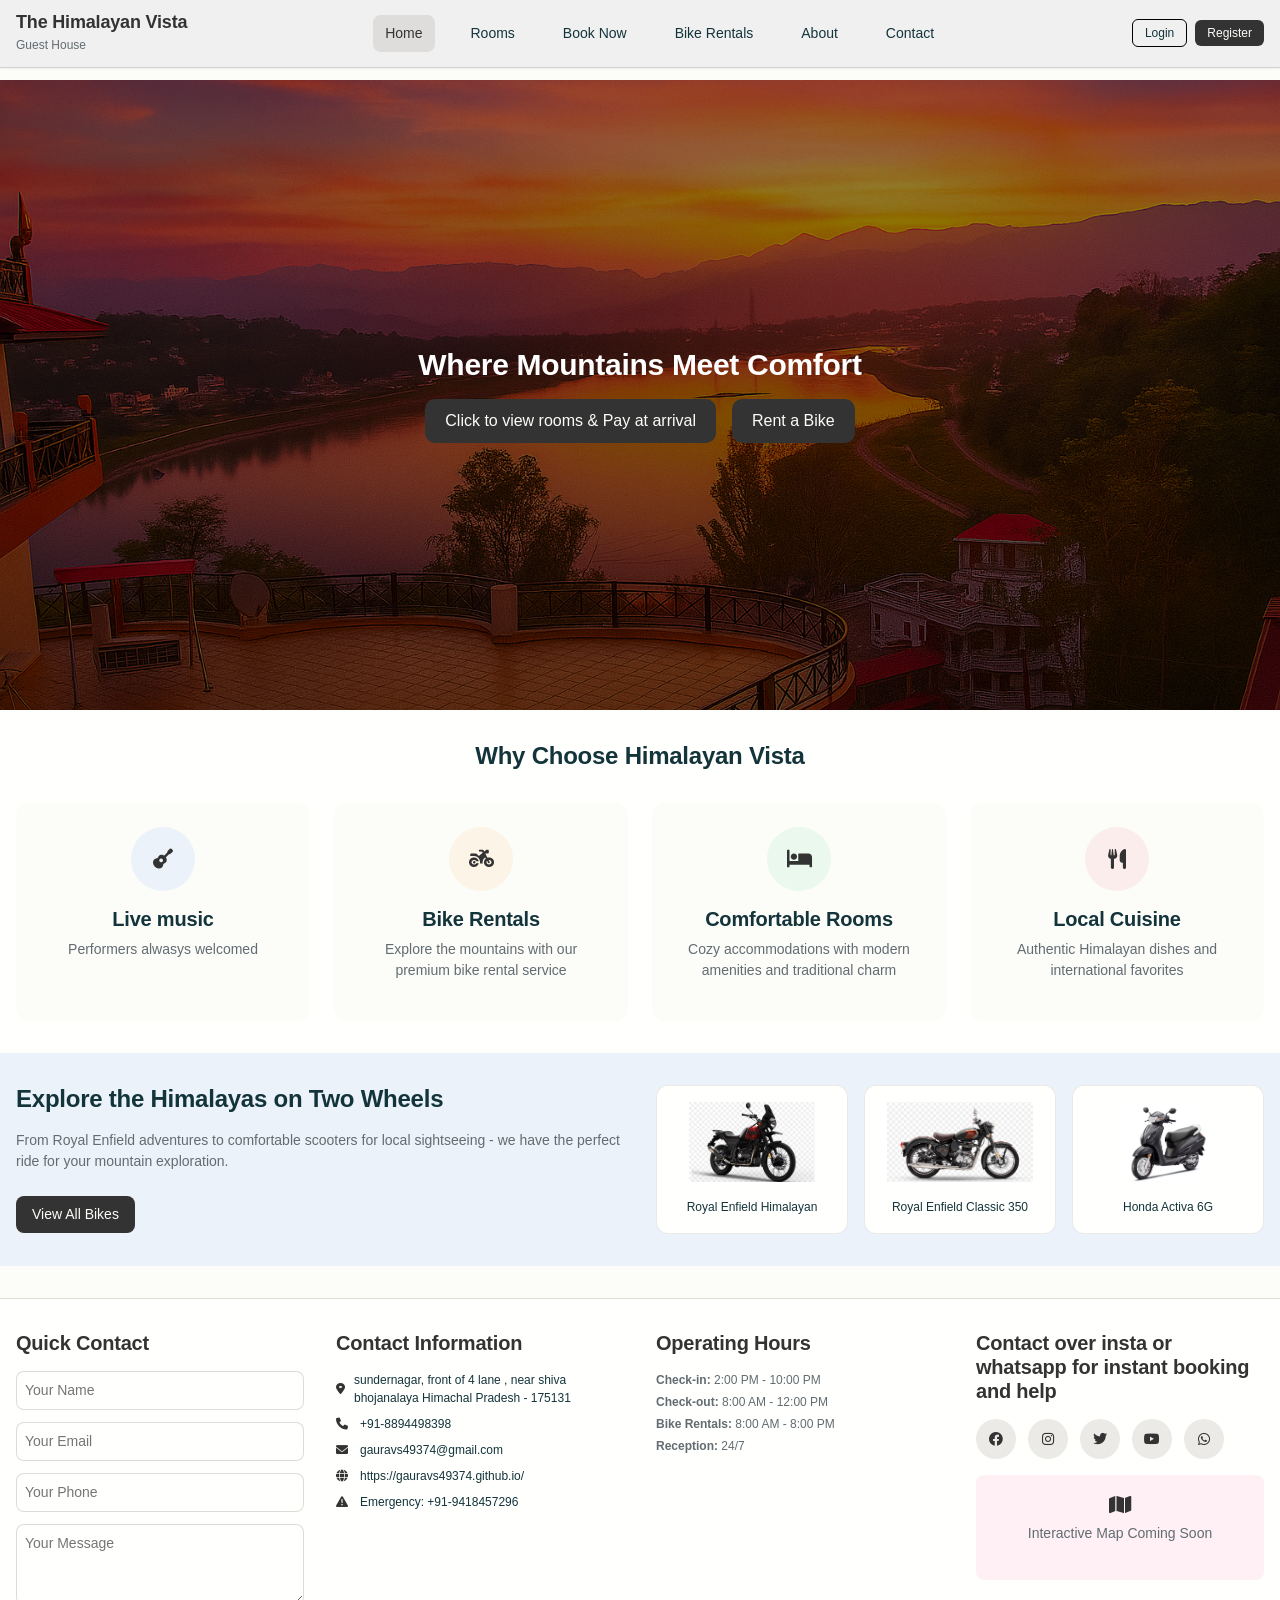
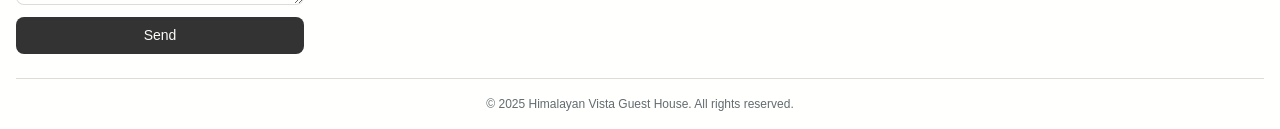
==== index.html @ 55142406 "Update index.html seo" ====
<!DOCTYPE html>
<html lang="en">
<head>
    <meta charset="UTF-8">
    <meta name="viewport" content="width=device-width, initial-scale=1.0">
    <title>Himalayan Vista Guest House </title>
    <link rel="stylesheet" href="style.css">
    <link href="https://cdnjs.cloudflare.com/ajax/libs/font-awesome/6.0.0/css/all.min.css" rel="stylesheet">
</head>
<body>
    <!-- Navigation -->
    <nav class="navbar">
        <div class="nav-container">
            <div class="nav-logo">
                <h2>The Himalayan Vista</h2>
                <span class="tagline">Guest House</span>
            </div>
            <div class="nav-menu" id="nav-menu">
                <a href="#home" class="nav-link active" data-page="home">Home</a>
                <a href="#rooms" class="nav-link" data-page="rooms">Rooms</a>
                <a href="#book-now" class="nav-link" data-page="book-now">Book Now</a>
                <a href="#bike-rentals" class="nav-link" data-page="bike-rentals">Bike Rentals</a>
                <a href="#about" class="nav-link" data-page="about">About</a>
                <a href="#contact" class="nav-link" data-page="contact">Contact</a>
                <a href="#admin" class="nav-link admin-link" data-page="admin" style="display: none;">Admin</a>
            </div>
            <div class="nav-auth">
                <button class="btn btn--outline btn--sm" id="login-btn">Login</button>
                <button class="btn btn--primary btn--sm" id="register-btn">Register</button>
                <div class="user-menu" id="user-menu" style="display: none;">
                    <span id="username-display"></span>
                    <button class="btn btn--outline btn--sm" id="logout-btn">Logout</button>
                </div>
            </div>
            <div class="nav-toggle" id="nav-toggle">
                <span></span>
                <span></span>
                <span></span>
            </div>
        </div>
    </nav>

    <!-- Main Content Container -->
    <main class="main-content">
        
        <!-- Home Page -->
        <div class="page active" id="home">
            <!-- Hero Section -->
          <section class="hero">
  <div class="hero-image">
 
      <img src="photos/lake.png" alt="Himalayan Vista">
   
  
  </div>

  <div class="hero-content">
    <div class="container">
      <h1>Where Mountains Meet Comfort</h1>
    
      <div class="hero-buttons">
        <button class="btn btn--primary btn--lg" data-page="rooms">Click to view rooms & Pay at arrival</button>
        <button class="btn btn--primary btn--lg" data-page="bike-rentals">Rent a Bike</button>
      </div>
    </div>
  </div>
</section>

            <!-- Features Section -->
            <section class="features">
                <div class="container">
                    <h2>Why Choose Himalayan Vista</h2>
                    <div class="features-grid">
                        <div class="feature-card">
                            <div class="feature-icon" style="background-color: var(--color-bg-1);">
                                <i class="fa-solid fa-guitar"></i>
                            </div>
                            <h3>Live music</h3>
                            <p> Performers alwasys welcomed </p>
                        </div>
                        <div class="feature-card">
                            <div class="feature-icon" style="background-color: var(--color-bg-2);">
                                <i class="fas fa-motorcycle"></i>
                            </div>
                            <h3>Bike Rentals</h3>
                            <p>Explore the mountains with our premium bike rental service</p>
                        </div>
                        <div class="feature-card">
                            <div class="feature-icon" style="background-color: var(--color-bg-3);">
                                <i class="fas fa-bed"></i>
                            </div>
                            <h3>Comfortable Rooms</h3>
                            <p>Cozy accommodations with modern amenities and traditional charm</p>
                        </div>
                        <div class="feature-card">
                            <div class="feature-icon" style="background-color: var(--color-bg-4);">
                                <i class="fas fa-utensils"></i>
                            </div>
                            <h3>Local Cuisine</h3>
                            <p>Authentic Himalayan dishes and international favorites</p>
                        </div>
                    </div>
                </div>
            </section>

            <!-- Bike Rental Teaser -->
            <section class="bike-teaser">
                <div class="container">
                    <div class="teaser-content">
                        <div class="teaser-text">
                            <h2>Explore the Himalayas on Two Wheels</h2>
                            <p>From Royal Enfield adventures to comfortable scooters for local sightseeing - we have the perfect ride for your mountain exploration.</p>
                            <button class="btn btn--primary" data-page="bike-rentals">View All Bikes</button>
                        </div>
                        <div class="teaser-bikes">
                            <div class="teaser-bike">
                                <img src="photos/1.png" alt="Royal Enfield Himalayan">
                                <span>Royal Enfield Himalayan</span>
                            </div>
                            <div class="teaser-bike">
                                <img src="photos/classic350.png" alt="Royal Enfield Classic">
                                <span>Royal Enfield Classic 350</span>
                            </div>
                            <div class="teaser-bike">
                                <img src="photos/activa.png" alt="Honda Activa">
                                <span>Honda Activa 6G</span>
                            </div>
                        </div>
                    </div>
                </div>
            </section>
        </div>

        <!-- Rooms Page -->
        <div class="page" id="rooms">
            <div class="container">
                <div class="page-header">
                    <h1>Available rooms now!</h1>
                    <p>Comfortable accommodations with stunning mountain views </p>
                                        <p>Heat blower available for  rs 300  </p>

                </div>
                <div class="rooms-grid">
                    <div class="room-card">
                      <div class="room-image">
  <img src="photos/room1.jpeg" alt="">
</div>
                        <div class="room-content">
                            <h3>AC Room </h3>
                            <p class="room-description">Spacious room with Himalayan views</p>
                            <div class="room-amenities">
                                <span><i class="fa-solid fa-shirt"></i> Washing machine</span>
                                <span><i class="fas fa-tv"></i> TV</span>
                                <span><i class="fas fa-snowflake"></i> AC</span>
                                <span><i class="fa-solid fa-utensils"></i> Blinkit / Zomato </span>
                                <span><i class="fas fa-shower"></i> Hot Water</span>
                                <span><i class="fa-solid fa-temperature-arrow-up"></i>Heater @ 150/day</span>
                            </div>
                            <div class="room-price">₹950/night @ 5 % off</div>
                            <button class="btn btn--primary btn--full-width book-room-btn" data-room="Deluxe Mountain View" data-price="3500">Book Now</button>
                        </div>
                    </div>
                    <div class="room-card">
                        <div class="room-image">
                            <img src="photos/room2.png" alt="Standard Valley View">
                            
                        </div>
                        <div class="room-content">
                            <h3>Non AC premium Room</h3>
                            <p class="room-description">Comfortable room with valley views, queen bed, and modern amenities</p>
                            <div class="room-amenities">
                                   <span><i class="fa-solid fa-shirt"></i> Washing machine</span>
                                <span><i class="fas fa-tv"></i> TV</span>
                                <span><i class="fa-solid fa-utensils"></i> Blinkit / Zomato </span>
                                <span><i class="fas fa-shower"></i> Hot Water</span>
                                <span><i class="fa-solid fa-temperature-arrow-up"></i>Heater @ 150/day</span>
                            </div>
                            <div class="room-price">₹900/night</div>
                            <button class="btn btn--primary btn--full-width book-room-btn" data-room="Standard Valley View" data-price="2500">Book Now</button>
                        </div>
                    </div>
                    <div class="room-card">
                        <div class="room-image">
                            <img src="photos/3bhk.jpeg" alt="Budget Twin Bed">
                        </div>
                        <div class="room-content">
                            <h3>3 BHK for your travel buddies</h3>
                            <p class="room-description">Cozy rooms with kitchen and hall, perfect for budget travelers and friends</p>
                            <div class="room-amenities">
                                 <span><i class="fas fa-snowflake"></i> AC in 1 room</span>
                                  <span><i class="fa-solid fa-shirt"></i> Washing machine</span>
                                <span><i class="fas fa-tv"></i> TV</span>
                                <span><i class="fa-solid fa-utensils"></i> Blinkit / Zomato </span>
                                <span><i class="fas fa-shower"></i> Hot Water</span>
                                <span><i class="fa-solid fa-temperature-arrow-up"></i>Heater @ 150/day</span>
                            </div>
                            <div class="room-price">₹2200/night</div>
                            <button class="btn btn--primary btn--full-width book-room-btn" data-room="Budget Twin Bed" data-price="1800">Book Now</button>
                        </div>
                    </div>
                </div>
            </div>
        </div>

        <!-- Book Now Page -->
        <div class="page" id="book-now">
            <div class="container">
                <div class="page-header">
                    <h1>Book Your Stay</h1>
                    <p>Reserve your perfect mountain getaway</p>
                </div>
                <div class="booking-container">
                    <form class="booking-form" id="room-booking-form">
                        <div class="form-section">
                            <h3>Room Selection</h3>
                            <div class="form-group">
                                <label class="form-label">Room Type</label>
                                <select class="form-control" id="room-type" required>
                                    <option value="">Select Room Type</option>
                                    <option value="Deluxe Mountain View" data-price="950">AC Room </option>
                                    <option value="Standard Valley View" data-price="900">Non AC</option>
                                    <option value="Budget Twin Bed" data-price="2200">3 BHK for you travel buddies</option>
                                </select>
                            </div>
                            <div class="form-row">
                                <div class="form-group">
                                    <label class="form-label">Check-in Date</label>
                                    <input type="date" class="form-control" id="checkin-date" required>
                                </div>
                                <div class="form-group">
                                    <label class="form-label">Check-out Date</label>
                                    <input type="date" class="form-control" id="checkout-date" required>
                                </div>
                            </div>
                            <div class="form-row">
                                <div class="form-group">
                                    <label class="form-label">Adults</label>
                                    <select class="form-control" id="adults" required>
                                        <option value="1">1 Adult</option>
                                        <option value="2">2 Adults</option>
                                        <option value="3">3 Adults</option>
                                        <option value="4">4 Adults</option>
                                    </select>
                                </div>
                                <div class="form-group">
                                    <label class="form-label">Children</label>
                                    <select class="form-control" id="children">
                                        <option value="0">No Children</option>
                                        <option value="1">1 Child</option>
                                        <option value="2">2 Children</option>
                                        <option value="3">3 Children</option>
                                    </select>
                                </div>
                            </div>
                        </div>
                        
                        <div class="form-section">
                            <h3>Guest Information</h3>
                            <div class="form-row">
                                <div class="form-group">
                                    <label class="form-label">First Name</label>
                                    <input type="text" class="form-control" id="first-name" required>
                                </div>
                                <div class="form-group">
                                    <label class="form-label">Last Name</label>
                                    <input type="text" class="form-control" id="last-name" required>
                                </div>
                            </div>
                            <div class="form-row">
                                <div class="form-group">
                                    <label class="form-label">Email</label>
                                    <input type="email" class="form-control" id="guest-email" required>
                                </div>
                                <div class="form-group">
                                    <label class="form-label">Phone</label>
                                    <input type="tel" class="form-control" id="guest-phone" required>
                                </div>
                            </div>
                        </div>

                        <div class="booking-summary">
                            <h3>Booking Summary</h3>
                            <div class="summary-row">
                                <span>Room:</span>
                                <span id="summary-room">-</span>
                            </div>
                            <div class="summary-row">
                                <span>Dates:</span>
                                <span id="summary-dates">-</span>
                            </div>
                            <div class="summary-row">
                                <span>Guests:</span>
                                <span id="summary-guests">-</span>
                            </div>
                            <div class="summary-row">
                                <span>Nights:</span>
                                <span id="summary-nights">-</span>
                            </div>
                            <div class="summary-row total">
                                <span>Total:</span>
                                <span id="summary-total">₹0</span>
                            </div>
                        </div>

                        <button type="submit" class="btn btn--primary btn--lg btn--full-width">Complete Booking</button>
                    </form>
                </div>
            </div>
        </div>

        <!-- Bike Rentals Page -->
        <div class="page" id="bike-rentals">
            <div class="container">
                <div class="page-header">
                    <h1>Bike Rentals Coming Soon </h1>
                    <p>We are currently trying to source assets as soon as possible(please hang on for now )</p>
                </div>

                <!-- Bike Categories -->
                <div class="bike-categories">
                    <button class="category-btn active" data-category="all">All Bikes</button>
                    <button class="category-btn" data-category="Adventure">Adventure</button>
                    <button class="category-btn" data-category="Classic">Classic</button>
                    <button class="category-btn" data-category="Sports">Sports</button>
                    <button class="category-btn" data-category="Scooter">Scooter</button>
                </div>

                <!-- Bikes Grid -->
                <div class="bikes-grid" id="bikes-grid"></div>

                <!-- Popular Routes Section -->
                <section class="popular-routes">
                    <h2>Popular Routes</h2>
                    <div class="routes-grid">
                        <div class="route-card">
                            <h3>Manali to Rohtang Pass</h3>
                            <div class="route-info">
                                <span><i class="fas fa-road"></i> 51 km</span>
                                <span><i class="fas fa-clock"></i> 2-3 hours</span>
                                <span class="difficulty moderate">Moderate</span>
                            </div>
                            <p>Scenic mountain route with snow-capped peaks and breathtaking views</p>
                        </div>
                        <div class="route-card">
                            <h3>Manali to Kullu Valley</h3>
                            <div class="route-info">
                                <span><i class="fas fa-road"></i> 40 km</span>
                                <span><i class="fas fa-clock"></i> 1.5 hours</span>
                                <span class="difficulty easy">Easy</span>
                            </div>
                            <p>Beautiful valley ride through apple orchards and riverside paths</p>
                        </div>
                        <div class="route-card">
                            <h3>Manali to Solang Valley</h3>
                            <div class="route-info">
                                <span><i class="fas fa-road"></i> 13 km</span>
                                <span><i class="fas fa-clock"></i> 30 minutes</span>
                                <span class="difficulty easy">Easy</span>
                            </div>
                            <p>Perfect for adventure sports and paragliding with mountain views</p>
                        </div>
                        <div class="route-card">
                            <h3>Manali to Kasol</h3>
                            <div class="route-info">
                                <span><i class="fas fa-road"></i> 75 km</span>
                                <span><i class="fas fa-clock"></i> 3 hours</span>
                                <span class="difficulty moderate">Moderate</span>
                            </div>
                            <p>Scenic route through Parvati Valley, known for its natural beauty</p>
                        </div>
                    </div>
                </section>

                <!-- Bike Rental Terms -->
                <section class="rental-terms">
                    <h2>Rental Requirements & Terms</h2>
                    <div class="terms-grid">
                        <div class="terms-section">
                            <h3>Requirements</h3>
                            <ul>
                                <li>Minimum age: 18 years</li>
                                <li>Valid driving license mandatory</li>
                                <li>Security deposit: ₹2,000 - ₹5,000 (refundable)</li>
                            </ul>
                        </div>
                        <div class="terms-section">
                            <h3>Included</h3>
                            <ul>
                                <li>Helmet (2 helmets for bikes)</li>
                                <li>Basic toolkit</li>
                                <li>Bike lock</li>
                                <li>Road-side assistance contact</li>
                                <li>Route guidance maps</li>
                            </ul>
                        </div>
                        <div class="terms-section">
                            <h3>Not Included</h3>
                            <ul>
                                <li>Fuel charges</li>
                                <li>Toll charges</li>
                                <li>Parking fees</li>
                                <li>Insurance coverage</li>
                                <li>Riding gear (except helmet)</li>
                            </ul>
                        </div>
                    </div>
                </section>
            </div>
        </div>

        <!-- About Page -->
        <div class="page" id="about">
            <div class="container">
                <div class="about-hero">
                    <div class="about-content">
                        <h1>About Himalayan Vista Guest House</h1>
                        <p class="lead">
                           The Himalayan Vista Homestay and Guest House offers cozy AC rooms with stunning mountain views, perfect for families, couples, and Chandigarh-Manali highway travelers. Located near Shiva Bhojnalaya on NH-154, Thathar, Sundernagar, Mandi (HP 175018), enjoy free parking, high-speed WiFi, fully equipped kitchen, washing machine, and delicious home-cooked meals. 

Relax in clean, spacious rooms with modern amenities including hot water, TV, and balconies. Ideal for workations, night halts, or exploring Sundernagar Lake. Safe, peaceful, and budget-friendly – book your serene Himachal getaway today! Visit gauravs49374.github.io or call us.

#ComfyHomestaySundernagar #AffordableStayMandi #HighwayHomestayNH154 #MountainViewRooms #NearShivaBhojnalaya #ChandigarhManaliStop #BudgetGuestHouseHP #FamilyStaySundernagar


                            Nestled in the heart of the Himalayas! Sundernagar, our guest house offers an authentic mountain experience combined with modern comfort and warm hospitality.</p>
                        <p>We aim to start a modern live music cafe where anyone can come and perform and enjoy the eve.</p>
                    </div>
                    <div class="about-image">
                        <img src="photos/lake.png" alt="Himalayan Vista Guest House">
                    </div>
                </div>
                
                <div class="about-sections">
                    <div class="about-section">
                        <h2>Our Story</h2>
                        <p>Founded in 2025, Himalayan Vista Guest House has been welcoming travelers from around the world to experience the beauty and tranquility of the Himalayas. We have started it as a family-run guest house</p>
                        <p>Our passion for the mountains and commitment to sustainable tourism drives everything we do. We believe in providing authentic experiences while preserving the natural beauty that surrounds us.</p>
                    </div>
                    
                    <div class="about-section">
                        <h2>Our Services</h2>
                        <div class="services-grid">
                            <div class="service-item">
                                <i class="fas fa-bed"></i>
                                <h4>Comfortable Accommodation</h4>
                                <p>Clean, cozy rooms with stunning mountain views</p>
                            </div>
                            <div class="service-item">
                                <i class="fas fa-motorcycle"></i>
                                <h4>Bike Rentals</h4>
                                <p>Premium bikes for mountain exploration</p>
                            </div>
                            <div class="service-item">
                                <i class="fas fa-utensils"></i>
                                <h4>Local Cuisine</h4>
                                <p>Authentic Himalayan and international dishes</p>
                            </div>
                            <div class="service-item">
                                <i class="fas fa-hiking"></i>
                                <h4>Tent rentals</h4>
                                <p>Guided treks and adventure sports around bir billing and dharamshala</p>
                            </div>
                        </div>
                    </div>
                </div>
            </div>
        </div>

        <!-- Contact Page -->
        <div class="page" id="contact">
            <div class="container">
                <div class="page-header">
                    <h1>Contact Us</h1>
                    <p>Get in touch with us for bookings and inquiries</p>
                </div>
                
                <div class="contact-content">
                    <div class="contact-form-section">
                        <form class="contact-form" id="contact-form">
                            <div class="form-row">
                                <div class="form-group">
                                    <label class="form-label">Name</label>
                                    <input type="text" class="form-control" required>
                                </div>
                                <div class="form-group">
                                    <label class="form-label">Email</label>
                                    <input type="email" class="form-control" required>
                                </div>
                            </div>
                            <div class="form-group">
                                <label class="form-label">Phone</label>
                                <input type="tel" class="form-control">
                            </div>
                            <div class="form-group">
                                <label class="form-label">Subject</label>
                                <select class="form-control">
                                    <option>General Inquiry</option>
                                    <option>Room Booking</option>
                                    <option>Bike Rental</option>
                                    <option>Complaint</option>
                                </select>
                            </div>
                            <div class="form-group">
                                <label class="form-label">Message</label>
                                <textarea class="form-control" rows="5" required></textarea>
                            </div>
                            <button type="submit" class="btn btn--primary btn--lg">Send Message</button>
                        </form>
                    </div>
                    
                    <div class="contact-info">
                        <div class="contact-card">
                            <h3>Get in Touch</h3>
                            <div class="contact-item">
                                <i class="fas fa-map-marker-alt"></i>
                                <div>
                                    <strong>Address</strong>
                                    <p>Sundernagar , Front of 4 lane, near shiva bhojanalaya Himachal Pradesh, India - 175018</p>
                                </div>
                            </div>
                            <div class="contact-item">
                                <i class="fas fa-phone"></i>
                                <div>
                                    <strong>Phone</strong>
                                    <p>+91-8894498398</p>
                                </div>
                            </div>
                            <div class="contact-item">
                                <i class="fas fa-envelope"></i>
                                <div>
                                    <strong>Email</strong>
                                    <p>gauravs49374@gmail.com</p>
                                </div>
                            </div>
                            <div class="contact-item">
                                <i class="fas fa-clock"></i>
                                <div>
                                    <strong>Reception Hours</strong>
                                    <p>24/7 Available</p>
                                </div>
                            </div>
                        </div>
                    </div>
                </div>
            </div>
        </div>

        <!-- Admin Page -->
        <div class="page" id="admin">
            <div class="container">
                <div class="page-header">
                    <h1>Admin Dashboard</h1>
                    <p>Manage bookings and inventory</p>
                </div>
                
                <div class="admin-tabs">
                    <button class="tab-btn active" data-tab="room-bookings">Room Bookings</button>
                    <button class="tab-btn" data-tab="bike-bookings">Bike Bookings</button>
                    <button class="tab-btn" data-tab="bike-inventory">Bike Inventory</button>
                </div>
                
                <div class="admin-content">
                    <div class="tab-content active" id="room-bookings">
                        <div class="bookings-table" id="room-bookings-table"></div>
                    </div>
                    <div class="tab-content" id="bike-bookings">
                        <div class="bookings-table" id="bike-bookings-table"></div>
                    </div>
                    <div class="tab-content" id="bike-inventory">
                        <div class="inventory-grid" id="bike-inventory-grid"></div>
                    </div>
                </div>
            </div>
        </div>
    </main>

    <!-- Contact Footer Section -->
    <footer class="contact-footer">
        <div class="container">
            <div class="footer-content">
                <div class="footer-section">
                    <h3>Quick Contact</h3>
                    <form class="quick-contact-form">
                        <input type="text" placeholder="Your Name" class="form-control" required>
                        <input type="email" placeholder="Your Email" class="form-control" required>
                        <input type="tel" placeholder="Your Phone" class="form-control">
                        <textarea placeholder="Your Message" class="form-control" rows="3" required></textarea>
                        <button type="submit" class="btn btn--primary">Send</button>
                    </form>
                </div>
                
                <div class="footer-section">
                    <h3>Contact Information</h3>
                    <div class="contact-info-list">
                        <p><i class="fas fa-map-marker-alt"></i> sundernagar, front of 4 lane , near shiva bhojanalaya Himachal Pradesh - 175131</p>
                        <p><i class="fas fa-phone"></i> +91-8894498398</p>
                        <p><i class="fas fa-envelope"></i> gauravs49374@gmail.com</p>
                        <p><i class="fas fa-globe"></i>https://gauravs49374.github.io/ </p>
                        <p><i class="fas fa-exclamation-triangle"></i> Emergency: +91-9418457296</p>
                    </div>
                </div>
                
                <div class="footer-section">
                    <h3>Operating Hours</h3>
                    <div class="operating-hours">
                        <p><strong>Check-in:</strong> 2:00 PM - 10:00 PM</p>
                        <p><strong>Check-out:</strong> 8:00 AM - 12:00 PM</p>
                        <p><strong>Bike Rentals:</strong> 8:00 AM - 8:00 PM</p>
                        <p><strong>Reception:</strong> 24/7</p>
                    </div>
                </div>
                
                <div class="footer-section">
                    <h3>Contact over insta or whatsapp for instant booking and help</h3>
                    <div class="social-links">
                        <a href="https://facebook.com" target="_blank"><i class="fab fa-facebook"></i></a>
                        <a href="https://instagram.com/gauravs49374" target="_blank"><i class="fab fa-instagram"></i></a>
                        <a href="https://twitter.com/himalayan_vista" target="_blank"><i class="fab fa-twitter"></i></a>
                        <a href="https://youtube.com/himalayan-vista" target="_blank"><i class="fab fa-youtube"></i></a>
                        <a href="https://wa.me/918894498398" target="_blank"><i class="fab fa-whatsapp"></i></a>
                    </div>
                    <div class="location-map">
                        <div class="map-placeholder">
                            <i class="fas fa-map"></i>
                            <p>Interactive Map Coming Soon</p>
                        </div>
                    </div>
                </div>
            </div>
            
            <div class="footer-bottom">
                <p>&copy; 2025 Himalayan Vista Guest House. All rights reserved.</p>
            </div>
        </div>
    </footer>

    <!-- Modals -->
    <!-- Login Modal -->
    <div class="modal hidden" id="login-modal">
        <div class="modal-content">
            <div class="modal-header">
                <h3>Login</h3>
                <button class="modal-close">&times;</button>
            </div>
            <form class="modal-form" id="login-form">
                <div class="form-group">
                    <label class="form-label">Email</label>
                    <input type="email" class="form-control" required>
                </div>
                <div class="form-group">
                    <label class="form-label">Password</label>
                    <input type="password" class="form-control" required>
                </div>
                <button type="submit" class="btn btn--primary btn--full-width">Login</button>
            </form>
        </div>
    </div>

    <!-- Register Modal -->
    <div class="modal hidden" id="register-modal">
        <div class="modal-content">
            <div class="modal-header">
                <h3>Register</h3>
                <button class="modal-close">&times;</button>
            </div>
            <form class="modal-form" id="register-form">
                <div class="form-row">
                    <div class="form-group">
                        <label class="form-label">First Name</label>
                        <input type="text" class="form-control" required>
                    </div>
                    <div class="form-group">
                        <label class="form-label">Last Name</label>
                        <input type="text" class="form-control" required>
                    </div>
                </div>
                <div class="form-group">
                    <label class="form-label">Email</label>
                    <input type="email" class="form-control" required>
                </div>
                <div class="form-group">
                    <label class="form-label">Phone</label>
                    <input type="tel" class="form-control" required>
                </div>
                <div class="form-group">
                    <label class="form-label">Password</label>
                    <input type="password" class="form-control" required>
                </div>
                <div class="form-group">
                    <label class="form-label">Confirm Password</label>
                    <input type="password" class="form-control" required>
                </div>
                <button type="submit" class="btn btn--primary btn--full-width">Register</button>
            </form>
        </div>
    </div>

    <!-- Bike Booking Modal -->
    <div class="modal hidden" id="bike-booking-modal">
        <div class="modal-content large">
            <div class="modal-header">
                <h3>Book Bike Rental</h3>
                <button class="modal-close">&times;</button>
            </div>
            <form class="modal-form" id="bike-booking-form">
                <div class="bike-booking-content">
                    <div class="selected-bike-info">
                        <img id="selected-bike-image" src="" alt="">
                        <div class="bike-details">
                            <h4 id="selected-bike-name"></h4>
                            <p id="selected-bike-description"></p>
                        </div>
                    </div>
                    
                    <div class="form-section">
                        <h4>Rental Details</h4>
                        <div class="form-row">
                            <div class="form-group">
                                <label class="form-label">Pickup Date</label>
                                <input type="date" class="form-control" id="bike-pickup-date" required>
                            </div>
                            <div class="form-group">
                                <label class="form-label">Return Date</label>
                                <input type="date" class="form-control" id="bike-return-date" required>
                            </div>
                        </div>
                        <div class="form-row">
                            <div class="form-group">
                                <label class="form-label">Pickup Time</label>
                                <select class="form-control" id="bike-pickup-time" required>
                                    <option value="08:00">8:00 AM</option>
                                    <option value="09:00">9:00 AM</option>
                                    <option value="10:00">10:00 AM</option>
                                    <option value="11:00">11:00 AM</option>
                                    <option value="12:00">12:00 PM</option>
                                    <option value="13:00">1:00 PM</option>
                                    <option value="14:00">2:00 PM</option>
                                    <option value="15:00">3:00 PM</option>
                                    <option value="16:00">4:00 PM</option>
                                    <option value="17:00">5:00 PM</option>
                                    <option value="18:00">6:00 PM</option>
                                    <option value="19:00">7:00 PM</option>
                                    <option value="20:00">8:00 PM</option>
                                </select>
                            </div>
                            <div class="form-group">
                                <label class="form-label">Return Time</label>
                                <select class="form-control" id="bike-return-time" required>
                                    <option value="08:00">8:00 AM</option>
                                    <option value="09:00">9:00 AM</option>
                                    <option value="10:00">10:00 AM</option>
                                    <option value="11:00">11:00 AM</option>
                                    <option value="12:00">12:00 PM</option>
                                    <option value="13:00">1:00 PM</option>
                                    <option value="14:00">2:00 PM</option>
                                    <option value="15:00">3:00 PM</option>
                                    <option value="16:00">4:00 PM</option>
                                    <option value="17:00">5:00 PM</option>
                                    <option value="18:00">6:00 PM</option>
                                    <option value="19:00">7:00 PM</option>
                                    <option value="20:00">8:00 PM</option>
                                </select>
                            </div>
                        </div>
                    </div>
                    
                    <div class="form-section">
                        <h4>Renter Information</h4>
                        <div class="form-row">
                            <div class="form-group">
                                <label class="form-label">Full Name</label>
                                <input type="text" class="form-control" id="renter-name" required>
                            </div>
                            <div class="form-group">
                                <label class="form-label">License Number</label>
                                <input type="text" class="form-control" id="license-number" required>
                            </div>
                        </div>
                        <div class="form-row">
                            <div class="form-group">
                                <label class="form-label">Email</label>
                                <input type="email" class="form-control" id="renter-email" required>
                            </div>
                            <div class="form-group">
                                <label class="form-label">Phone</label>
                                <input type="tel" class="form-control" id="renter-phone" required>
                            </div>
                        </div>
                    </div>
                    
                    <div class="bike-booking-summary">
                        <h4>Booking Summary</h4>
                        <div class="summary-row">
                            <span>Rental Duration:</span>
                            <span id="rental-duration">-</span>
                        </div>
                        <div class="summary-row">
                            <span>Daily Rate:</span>
                            <span id="daily-rate">-</span>
                        </div>
                        <div class="summary-row">
                            <span>Security Deposit:</span>
                            <span id="security-deposit">₹3,000</span>
                        </div>
                        <div class="summary-row total">
                            <span>Total Amount:</span>
                            <span id="bike-total-amount">₹0</span>
                        </div>
                    </div>
                </div>
                
                <button type="submit" class="btn btn--primary btn--lg btn--full-width">Complete Bike Booking</button>
            </form>
        </div>
    </div>

    <script src="app.js"></script>
</body>
</html>
---- style.css ----
:root {
  /* Primitive Color Tokens */
  --color-white: rgba(255, 255, 255, 1);
  --color-black: rgba(0, 0, 0, 1);
  --color-cream-50: rgba(252, 252, 249, 1);
  --color-cream-100: rgba(255, 255, 253, 1);
  --color-gray-200: rgba(245, 245, 245, 1);
  --color-gray-300: rgba(167, 169, 169, 1);
  --color-gray-400: rgba(119, 124, 124, 1);
  --color-slate-500: rgba(98, 108, 113, 1);
  --color-brown-600: rgba(94, 82, 64, 1);
  --color-charcoal-700: rgba(31, 33, 33, 1);
  --color-charcoal-800: rgba(38, 40, 40, 1);
  --color-slate-900: rgba(19, 52, 59, 1);
  --color-teal-300: rgba(50, 184, 198, 1);
  --color-teal-400: rgba(45, 166, 178, 1);
  --color-teal-500: rgba(33, 128, 141, 1);
  --color-teal-600: rgba(29, 116, 128, 1);
  --color-teal-700: rgba(26, 104, 115, 1);
  --color-teal-800: rgba(41, 150, 161, 1);
  --color-red-400: rgba(255, 84, 89, 1);
  --color-red-500: rgba(192, 21, 47, 1);
  --color-orange-400: rgba(230, 129, 97, 1);
  --color-orange-500: rgba(168, 75, 47, 1);

  /* RGB versions for opacity control */
  --color-brown-600-rgb: 94, 82, 64;
  --color-teal-500-rgb: 33, 128, 141;
  --color-slate-900-rgb: 19, 52, 59;
  --color-slate-500-rgb: 98, 108, 113;
  --color-red-500-rgb: 192, 21, 47;
  --color-red-400-rgb: 255, 84, 89;
  --color-orange-500-rgb: 168, 75, 47;
  --color-orange-400-rgb: 230, 129, 97;

  /* Background color tokens (Light Mode) */
  --color-bg-1: rgba(59, 130, 246, 0.08); /* Light blue */
  --color-bg-2: rgba(245, 158, 11, 0.08); /* Light yellow */
  --color-bg-3: rgba(34, 197, 94, 0.08); /* Light green */
  --color-bg-4: rgba(239, 68, 68, 0.08); /* Light red */
  --color-bg-5: rgba(147, 51, 234, 0.08); /* Light purple */
  --color-bg-6: rgba(249, 115, 22, 0.08); /* Light orange */
  --color-bg-7: rgba(236, 72, 153, 0.08); /* Light pink */
  --color-bg-8: rgba(6, 182, 212, 0.08); /* Light cyan */

  /* Semantic Color Tokens (Light Mode) */
  --color-background: var(--color-cream-50);
  --color-surface: var(--color-cream-100);
  --color-text: var(--color-slate-900);
  --color-text-secondary: var(--color-slate-500);
  --color-primary: #333333;  /* dark grey */

  --color-primary-hover: #28a745;   /* login green */

  --color-primary-active: var(--color-teal-700);
  --color-secondary: rgba(var(--color-brown-600-rgb), 0.12);
  --color-secondary-hover: rgba(var(--color-brown-600-rgb), 0.2);
  --color-secondary-active: rgba(var(--color-brown-600-rgb), 0.25);
  --color-border: rgba(var(--color-brown-600-rgb), 0.2);
  --color-btn-primary-text: var(--color-cream-50);
  --color-card-border: rgba(var(--color-brown-600-rgb), 0.12);
  --color-card-border-inner: rgba(var(--color-brown-600-rgb), 0.12);
  --color-error: var(--color-red-500);
  --color-success: var(--color-teal-500);
  --color-warning: var(--color-orange-500);
  --color-info: var(--color-slate-500);
  --color-focus-ring: rgba(var(--color-teal-500-rgb), 0.4);
  --color-select-caret: rgba(var(--color-slate-900-rgb), 0.8);

  /* Common style patterns */
  --focus-ring: 0 0 0 3px var(--color-focus-ring);
  --focus-outline: 2px solid var(--color-primary);
  --status-bg-opacity: 0.15;
  --status-border-opacity: 0.25;
  --select-caret-light: url("data:image/svg+xml,%3Csvg xmlns='http://www.w3.org/2000/svg' width='16' height='16' viewBox='0 0 24 24' fill='none' stroke='%23134252' stroke-width='2' stroke-linecap='round' stroke-linejoin='round'%3E%3Cpolyline points='6 9 12 15 18 9'%3E%3C/polyline%3E%3C/svg%3E");
  --select-caret-dark: url("data:image/svg+xml,%3Csvg xmlns='http://www.w3.org/2000/svg' width='16' height='16' viewBox='0 0 24 24' fill='none' stroke='%23f5f5f5' stroke-width='2' stroke-linecap='round' stroke-linejoin='round'%3E%3Cpolyline points='6 9 12 15 18 9'%3E%3C/polyline%3E%3C/svg%3E");

  /* RGB versions for opacity control */
  --color-success-rgb: 33, 128, 141;
  --color-error-rgb: 192, 21, 47;
  --color-warning-rgb: 168, 75, 47;
  --color-info-rgb: 98, 108, 113;

  /* Typography */
  --font-family-base: "FKGroteskNeue", "Geist", "Inter", -apple-system,
    BlinkMacSystemFont, "Segoe UI", Roboto, sans-serif;
  --font-family-mono: "Berkeley Mono", ui-monospace, SFMono-Regular, Menlo,
    Monaco, Consolas, monospace;
  --font-size-xs: 11px;
  --font-size-sm: 12px;
  --font-size-base: 14px;
  --font-size-md: 14px;
  --font-size-lg: 16px;
  --font-size-xl: 18px;
  --font-size-2xl: 20px;
  --font-size-3xl: 24px;
  --font-size-4xl: 30px;
  --font-weight-normal: 400;
  --font-weight-medium: 500;
  --font-weight-semibold: 550;
  --font-weight-bold: 600;
  --line-height-tight: 1.2;
  --line-height-normal: 1.5;
  --letter-spacing-tight: -0.01em;

  /* Spacing */
  --space-0: 0;
  --space-1: 1px;
  --space-2: 2px;
  --space-4: 4px;
  --space-6: 6px;
  --space-8: 8px;
  --space-10: 10px;
  --space-12: 12px;
  --space-16: 16px;
  --space-20: 20px;
  --space-24: 24px;
  --space-32: 32px;

  /* Border Radius */
  --radius-sm: 6px;
  --radius-base: 8px;
  --radius-md: 10px;
  --radius-lg: 12px;
  --radius-full: 9999px;

  /* Shadows */
  --shadow-xs: 0 1px 2px rgba(0, 0, 0, 0.02);
  --shadow-sm: 0 1px 3px rgba(0, 0, 0, 0.04), 0 1px 2px rgba(0, 0, 0, 0.02);
  --shadow-md: 0 4px 6px -1px rgba(0, 0, 0, 0.04),
    0 2px 4px -1px rgba(0, 0, 0, 0.02);
  --shadow-lg: 0 10px 15px -3px rgba(0, 0, 0, 0.04),
    0 4px 6px -2px rgba(0, 0, 0, 0.02);
  --shadow-inset-sm: inset 0 1px 0 rgba(255, 255, 255, 0.15),
    inset 0 -1px 0 rgba(0, 0, 0, 0.03);

  /* Animation */
  --duration-fast: 150ms;
  --duration-normal: 250ms;
  --ease-standard: cubic-bezier(0.16, 1, 0.3, 1);

  /* Layout */
  --container-sm: 640px;
  --container-md: 768px;
  --container-lg: 1024px;
  --container-xl: 1280px;
}

/* Dark mode colors */
@media (prefers-color-scheme: dark) {
  :root {
    /* RGB versions for opacity control (Dark Mode) */
    --color-gray-400-rgb: 119, 124, 124;
    --color-teal-300-rgb: 50, 184, 198;
    --color-gray-300-rgb: 167, 169, 169;
    --color-gray-200-rgb: 245, 245, 245;

    /* Background color tokens (Dark Mode) */
    --color-bg-1: rgba(29, 78, 216, 0.15); /* Dark blue */
    --color-bg-2: rgba(180, 83, 9, 0.15); /* Dark yellow */
    --color-bg-3: rgba(21, 128, 61, 0.15); /* Dark green */
    --color-bg-4: rgba(185, 28, 28, 0.15); /* Dark red */
    --color-bg-5: rgba(107, 33, 168, 0.15); /* Dark purple */
    --color-bg-6: rgba(194, 65, 12, 0.15); /* Dark orange */
    --color-bg-7: rgba(190, 24, 93, 0.15); /* Dark pink */
    --color-bg-8: rgba(8, 145, 178, 0.15); /* Dark cyan */
    
    /* Semantic Color Tokens (Dark Mode) */
    --color-background: var(--color-charcoal-700);
    --color-surface: var(--color-charcoal-800);
    --color-text: var(--color-gray-200);
    --color-text-secondary: rgba(var(--color-gray-300-rgb), 0.7);
    --color-primary: var(--color-teal-300);
    --color-primary-hover: var(--color-teal-400);
    --color-primary-active: var(--color-teal-800);
    --color-secondary: rgba(var(--color-gray-400-rgb), 0.15);
    --color-secondary-hover: rgba(var(--color-gray-400-rgb), 0.25);
    --color-secondary-active: rgba(var(--color-gray-400-rgb), 0.3);
    --color-border: rgba(var(--color-gray-400-rgb), 0.3);
    --color-error: var(--color-red-400);
    --color-success: var(--color-teal-300);
    --color-warning: var(--color-orange-400);
    --color-info: var(--color-gray-300);
    --color-focus-ring: rgba(var(--color-teal-300-rgb), 0.4);
    --color-btn-primary-text: var(--color-slate-900);
    --color-card-border: rgba(var(--color-gray-400-rgb), 0.2);
    --color-card-border-inner: rgba(var(--color-gray-400-rgb), 0.15);
    --shadow-inset-sm: inset 0 1px 0 rgba(255, 255, 255, 0.1),
      inset 0 -1px 0 rgba(0, 0, 0, 0.15);
    --button-border-secondary: rgba(var(--color-gray-400-rgb), 0.2);
    --color-border-secondary: rgba(var(--color-gray-400-rgb), 0.2);
    --color-select-caret: rgba(var(--color-gray-200-rgb), 0.8);

    /* Common style patterns - updated for dark mode */
    --focus-ring: 0 0 0 3px var(--color-focus-ring);
    --focus-outline: 2px solid var(--color-primary);
    --status-bg-opacity: 0.15;
    --status-border-opacity: 0.25;
    --select-caret-light: url("data:image/svg+xml,%3Csvg xmlns='http://www.w3.org/2000/svg' width='16' height='16' viewBox='0 0 24 24' fill='none' stroke='%23134252' stroke-width='2' stroke-linecap='round' stroke-linejoin='round'%3E%3Cpolyline points='6 9 12 15 18 9'%3E%3C/polyline%3E%3C/svg%3E");
    --select-caret-dark: url("data:image/svg+xml,%3Csvg xmlns='http://www.w3.org/2000/svg' width='16' height='16' viewBox='0 0 24 24' fill='none' stroke='%23f5f5f5' stroke-width='2' stroke-linecap='round' stroke-linejoin='round'%3E%3Cpolyline points='6 9 12 15 18 9'%3E%3C/polyline%3E%3C/svg%3E");

    /* RGB versions for dark mode */
    --color-success-rgb: var(--color-teal-300-rgb);
    --color-error-rgb: var(--color-red-400-rgb);
    --color-warning-rgb: var(--color-orange-400-rgb);
    --color-info-rgb: var(--color-gray-300-rgb);
  }
}

/* Data attribute for manual theme switching */
[data-color-scheme="dark"] {
  /* RGB versions for opacity control (dark mode) */
  --color-gray-400-rgb: 119, 124, 124;
  --color-teal-300-rgb: 50, 184, 198;
  --color-gray-300-rgb: 167, 169, 169;
  --color-gray-200-rgb: 245, 245, 245;

  /* Colorful background palette - Dark Mode */
  --color-bg-1: rgba(29, 78, 216, 0.15); /* Dark blue */
  --color-bg-2: rgba(180, 83, 9, 0.15); /* Dark yellow */
  --color-bg-3: rgba(21, 128, 61, 0.15); /* Dark green */
  --color-bg-4: rgba(185, 28, 28, 0.15); /* Dark red */
  --color-bg-5: rgba(107, 33, 168, 0.15); /* Dark purple */
  --color-bg-6: rgba(194, 65, 12, 0.15); /* Dark orange */
  --color-bg-7: rgba(190, 24, 93, 0.15); /* Dark pink */
  --color-bg-8: rgba(8, 145, 178, 0.15); /* Dark cyan */
  
  /* Semantic Color Tokens (Dark Mode) */
  --color-background: var(--color-charcoal-700);
  --color-surface: var(--color-charcoal-800);
  --color-text: var(--color-gray-200);
  --color-text-secondary: rgba(var(--color-gray-300-rgb), 0.7);
  --color-primary: var(--color-teal-300);
  --color-primary-hover: var(--color-teal-400);
  --color-primary-active: var(--color-teal-800);
  --color-secondary: rgba(var(--color-gray-400-rgb), 0.15);
  --color-secondary-hover: rgba(var(--color-gray-400-rgb), 0.25);
  --color-secondary-active: rgba(var(--color-gray-400-rgb), 0.3);
  --color-border: rgba(var(--color-gray-400-rgb), 0.3);
  --color-error: var(--color-red-400);
  --color-success: var(--color-teal-300);
  --color-warning: var(--color-orange-400);
  --color-info: var(--color-gray-300);
  --color-focus-ring: rgba(var(--color-teal-300-rgb), 0.4);
  --color-btn-primary-text: var(--color-slate-900);
  --color-card-border: rgba(var(--color-gray-400-rgb), 0.15);
  --color-card-border-inner: rgba(var(--color-gray-400-rgb), 0.15);
  --shadow-inset-sm: inset 0 1px 0 rgba(255, 255, 255, 0.1),
    inset 0 -1px 0 rgba(0, 0, 0, 0.15);
  --color-border-secondary: rgba(var(--color-gray-400-rgb), 0.2);
  --color-select-caret: rgba(var(--color-gray-200-rgb), 0.8);

  /* Common style patterns - updated for dark mode */
  --focus-ring: 0 0 0 3px var(--color-focus-ring);
  --focus-outline: 2px solid var(--color-primary);
  --status-bg-opacity: 0.15;
  --status-border-opacity: 0.25;
  --select-caret-light: url("data:image/svg+xml,%3Csvg xmlns='http://www.w3.org/2000/svg' width='16' height='16' viewBox='0 0 24 24' fill='none' stroke='%23134252' stroke-width='2' stroke-linecap='round' stroke-linejoin='round'%3E%3Cpolyline points='6 9 12 15 18 9'%3E%3C/polyline%3E%3C/svg%3E");
  --select-caret-dark: url("data:image/svg+xml,%3Csvg xmlns='http://www.w3.org/2000/svg' width='16' height='16' viewBox='0 0 24 24' fill='none' stroke='%23f5f5f5' stroke-width='2' stroke-linecap='round' stroke-linejoin='round'%3E%3Cpolyline points='6 9 12 15 18 9'%3E%3C/polyline%3E%3C/svg%3E");

  /* RGB versions for dark mode */
  --color-success-rgb: var(--color-teal-300-rgb);
  --color-error-rgb: var(--color-red-400-rgb);
  --color-warning-rgb: var(--color-orange-400-rgb);
  --color-info-rgb: var(--color-gray-300-rgb);
}

[data-color-scheme="light"] {
  /* RGB versions for opacity control (light mode) */
  --color-brown-600-rgb: 94, 82, 64;
  --color-teal-500-rgb: 33, 128, 141;
  --color-slate-900-rgb: 19, 52, 59;
  
  /* Semantic Color Tokens (Light Mode) */
  --color-background: var(--color-cream-50);
  --color-surface: var(--color-cream-100);
  --color-text: var(--color-slate-900);
  --color-text-secondary: var(--color-slate-500);
  --color-primary: var(--color-teal-500);
  --color-primary-hover: var(--color-teal-600);
  --color-primary-active: var(--color-teal-700);
  --color-secondary: rgba(var(--color-brown-600-rgb), 0.12);
  --color-secondary-hover: rgba(var(--color-brown-600-rgb), 0.2);
  --color-secondary-active: rgba(var(--color-brown-600-rgb), 0.25);
  --color-border: rgba(var(--color-brown-600-rgb), 0.2);
  --color-btn-primary-text: var(--color-cream-50);
  --color-card-border: rgba(var(--color-brown-600-rgb), 0.12);
  --color-card-border-inner: rgba(var(--color-brown-600-rgb), 0.12);
  --color-error: var(--color-red-500);
  --color-success: var(--color-teal-500);
  --color-warning: var(--color-orange-500);
  --color-info: var(--color-slate-500);
  --color-focus-ring: rgba(var(--color-teal-500-rgb), 0.4);

  /* RGB versions for light mode */
  --color-success-rgb: var(--color-teal-500-rgb);
  --color-error-rgb: var(--color-red-500-rgb);
  --color-warning-rgb: var(--color-orange-500-rgb);
  --color-info-rgb: var(--color-slate-500-rgb);
}

/* Base styles */
html {
  font-size: var(--font-size-base);
  font-family: var(--font-family-base);
  line-height: var(--line-height-normal);
  color: var(--color-text);
  background-color: var(--color-background);
  -webkit-font-smoothing: antialiased;
  box-sizing: border-box;
}

body {
  margin: 0;
  padding: 0;
}

*,
*::before,
*::after {
  box-sizing: inherit;
}

/* Typography */
h1,
h2,
h3,
h4,
h5,
h6 {
  margin: 0;
  font-weight: var(--font-weight-semibold);
  line-height: var(--line-height-tight);
  color: var(--color-text);
  letter-spacing: var(--letter-spacing-tight);
}

h1 {
  font-size: var(--font-size-4xl);
}
h2 {
  font-size: var(--font-size-3xl);
}
h3 {
  font-size: var(--font-size-2xl);
}
h4 {
  font-size: var(--font-size-xl);
}
h5 {
  font-size: var(--font-size-lg);
}
h6 {
  font-size: var(--font-size-md);
}

p {
  margin: 0 0 var(--space-16) 0;
}

a {
  color: var(--color-primary);
  text-decoration: none;
  transition: color var(--duration-fast) var(--ease-standard);
}

a:hover {
  color: var(--color-primary-hover);
}

code,
pre {
  font-family: var(--font-family-mono);
  font-size: calc(var(--font-size-base) * 0.95);
  background-color: var(--color-secondary);
  border-radius: var(--radius-sm);
}

code {
  padding: var(--space-1) var(--space-4);
}

pre {
  padding: var(--space-16);
  margin: var(--space-16) 0;
  overflow: auto;
  border: 1px solid var(--color-border);
}

pre code {
  background: none;
  padding: 0;
}

/* Buttons */
.btn {
  display: inline-flex;
  align-items: center;
  justify-content: center;
  padding: var(--space-8) var(--space-16);
  border-radius: var(--radius-base);
  font-size: var(--font-size-base);
  font-weight: 500;
  line-height: 1.5;
  cursor: pointer;
  transition: all var(--duration-normal) var(--ease-standard);
  border: none;
  text-decoration: none;
  position: relative;
}

.btn:focus-visible {
  outline: none;
  box-shadow: var(--focus-ring);
}

.btn--primary {
  background: var(--color-primary);
  color: var(--color-btn-primary-text);
}

.btn--primary:hover {
  background: var(--color-primary-hover);
}

.btn--primary:active {
  background: var(--color-primary-active);
}

.btn--secondary {
  background: var(--color-secondary);
  color: var(--color-text);
}

.btn--secondary:hover {
  background: var(--color-secondary-hover);
}

.btn--secondary:active {
  background: var(--color-secondary-active);
}

.btn--outline {
  background: transparent;
  border: 1px solid black;

  color: var(--color-text);
}

.btn--outline:hover {
  background: var(--color-secondary);
}

.btn--sm {
  padding: var(--space-4) var(--space-12);
  font-size: var(--font-size-sm);
  border-radius: var(--radius-sm);
}

.btn--lg {
  padding: var(--space-10) var(--space-20);
  font-size: var(--font-size-lg);
  border-radius: var(--radius-md);
}

.btn--full-width {
  width: 100%;
}

.btn:disabled {
  opacity: 0.5;
  cursor: not-allowed;
}

/* Form elements */
.form-control {
  display: block;
  width: 100%;
  padding: var(--space-8) var(--space-12);
  font-size: var(--font-size-md);
  line-height: 1.5;
  color: var(--color-text);
  background-color: var(--color-surface);
  border: 1px solid var(--color-border);
  border-radius: var(--radius-base);
  transition: border-color var(--duration-fast) var(--ease-standard),
    box-shadow var(--duration-fast) var(--ease-standard);
}

textarea.form-control {
  font-family: var(--font-family-base);
  font-size: var(--font-size-base);
}

select.form-control {
  padding: var(--space-8) var(--space-12);
  -webkit-appearance: none;
  -moz-appearance: none;
  appearance: none;
  background-image: var(--select-caret-light);
  background-repeat: no-repeat;
  background-position: right var(--space-12) center;
  background-size: 16px;
  padding-right: var(--space-32);
}

/* Add a dark mode specific caret */
@media (prefers-color-scheme: dark) {
  select.form-control {
    background-image: var(--select-caret-dark);
  }
}

/* Also handle data-color-scheme */
[data-color-scheme="dark"] select.form-control {
  background-image: var(--select-caret-dark);
}

[data-color-scheme="light"] select.form-control {
  background-image: var(--select-caret-light);
}

.form-control:focus {
  border-color: var(--color-primary);
  outline: var(--focus-outline);
}

.form-label {
  display: block;
  margin-bottom: var(--space-8);
  font-weight: var(--font-weight-medium);
  font-size: var(--font-size-sm);
}

.form-group {
  margin-bottom: var(--space-16);
}

/* Card component */
.card {
  background-color: var(--color-surface);
  border-radius: var(--radius-lg);
  border: 1px solid var(--color-card-border);
  box-shadow: var(--shadow-sm);
  overflow: hidden;
  transition: box-shadow var(--duration-normal) var(--ease-standard);
}

.card:hover {
  box-shadow: var(--shadow-md);
}

.card__body {
  padding: var(--space-16);
}

.card__header,
.card__footer {
  padding: var(--space-16);
  border-bottom: 1px solid var(--color-card-border-inner);
}

/* Status indicators - simplified with CSS variables */
.status {
  display: inline-flex;
  align-items: center;
  padding: var(--space-6) var(--space-12);
  border-radius: var(--radius-full);
  font-weight: var(--font-weight-medium);
  font-size: var(--font-size-sm);
}

.status--success {
  background-color: rgba(
    var(--color-success-rgb, 33, 128, 141),
    var(--status-bg-opacity)
  );
  color: var(--color-success);
  border: 1px solid
    rgba(var(--color-success-rgb, 33, 128, 141), var(--status-border-opacity));
}

.status--error {
  background-color: rgba(
    var(--color-error-rgb, 192, 21, 47),
    var(--status-bg-opacity)
  );
  color: var(--color-error);
  border: 1px solid
    rgba(var(--color-error-rgb, 192, 21, 47), var(--status-border-opacity));
}

.status--warning {
  background-color: rgba(
    var(--color-warning-rgb, 168, 75, 47),
    var(--status-bg-opacity)
  );
  color: var(--color-warning);
  border: 1px solid
    rgba(var(--color-warning-rgb, 168, 75, 47), var(--status-border-opacity));
}

.status--info {
  background-color: rgba(
    var(--color-info-rgb, 98, 108, 113),
    var(--status-bg-opacity)
  );
  color: var(--color-info);
  border: 1px solid
    rgba(var(--color-info-rgb, 98, 108, 113), var(--status-border-opacity));
}

/* Container layout */
.container {
  width: 100%;
  margin-right: auto;
  margin-left: auto;
  padding-right: var(--space-16);
  padding-left: var(--space-16);
}

@media (min-width: 640px) {
  .container {
    max-width: var(--container-sm);
  }
}
@media (min-width: 768px) {
  .container {
    max-width: var(--container-md);
  }
}
@media (min-width: 1024px) {
  .container {
    max-width: var(--container-lg);
  }
}
@media (min-width: 1280px) {
  .container {
    max-width: var(--container-xl);
  }
}

/* Utility classes */
.flex {
  display: flex;
}
.flex-col {
  flex-direction: column;
}
.items-center {
  align-items: center;
}
.justify-center {
  justify-content: center;
}
.justify-between {
  justify-content: space-between;
}
.gap-4 {
  gap: var(--space-4);
}
.gap-8 {
  gap: var(--space-8);
}
.gap-16 {
  gap: var(--space-16);
}

.m-0 {
  margin: 0;
}
.mt-8 {
  margin-top: var(--space-8);
}
.mb-8 {
  margin-bottom: var(--space-8);
}
.mx-8 {
  margin-left: var(--space-8);
  margin-right: var(--space-8);
}
.my-8 {
  margin-top: var(--space-8);
  margin-bottom: var(--space-8);
}

.p-0 {
  padding: 0;
}
.py-8 {
  padding-top: var(--space-8);
  padding-bottom: var(--space-8);
}
.px-8 {
  padding-left: var(--space-8);
  padding-right: var(--space-8);
}
.py-16 {
  padding-top: var(--space-16);
  padding-bottom: var(--space-16);
}
.px-16 {
  padding-left: var(--space-16);
  padding-right: var(--space-16);
}

.block {
  display: block;
}
.hidden {
  display: none;
}

/* Accessibility */
.sr-only {
  position: absolute;
  width: 1px;
  height: 1px;
  padding: 0;
  margin: -1px;
  overflow: hidden;
  clip: rect(0, 0, 0, 0);
  white-space: nowrap;
  border-width: 0;
}

:focus-visible {
  outline: var(--focus-outline);
  outline-offset: 2px;
}

/* Dark mode specifics */
[data-color-scheme="dark"] .btn--outline {
  border: 1px solid var(--color-border-secondary);
}

@font-face {
  font-family: 'FKGroteskNeue';
  src: url('https://r2cdn.perplexity.ai/fonts/FKGroteskNeue.woff2')
    format('woff2');
}

/* END PERPLEXITY DESIGN SYSTEM */
/* Navigation Styles */
.navbar {
    position: fixed;
    top: 0;
    left: 0;
    right: 0;
    background: #f0f0f0;
    
    border-bottom: 1px solid var(--color-border);
    z-index: 1000;
    box-shadow: var(--shadow-sm);
}

.nav-container {
    max-width: var(--container-xl);
    margin: 0 auto;
    padding: var(--space-12) var(--space-16);
    display: flex;
    align-items: center;
    justify-content: space-between;
}

.nav-logo h2 {
    margin: 0;
    color: var(--color-primary);
    font-size: var(--font-size-xl);
    font-weight: var(--font-weight-bold);
}

.nav-logo .tagline {
    font-size: var(--font-size-sm);
    color: var(--color-text-secondary);
}

.nav-menu {
    display: flex;
    gap: var(--space-24);
    align-items: center;
}

.nav-link {
    color: var(--color-text);
    text-decoration: none;
    font-weight: var(--font-weight-medium);
    padding: var(--space-8) var(--space-12);
    border-radius: var(--radius-base);
    transition: all var(--duration-fast) var(--ease-standard);
    cursor: pointer;
}

.nav-link:hover,
.nav-link.active {
    color: var(--color-primary);
    background: var(--color-secondary);
}

.nav-auth {
    display: flex;
    gap: var(--space-8);
    align-items: center;
}

.user-menu {
    display: flex;
    align-items: center;
    gap: var(--space-12);
}

#username-display {
    color: var(--color-text);
    font-weight: var(--font-weight-medium);
}

.nav-toggle {
    display: none;
    flex-direction: column;
    cursor: pointer;
    padding: var(--space-4);
}

.nav-toggle span {
    width: 25px;
    height: 3px;
    background: var(--color-text);
    margin: 3px 0;
    transition: var(--duration-fast);
}

/* Main Content */
.main-content {
    margin-top: 80px;
}

.page {
    display: none;
}

.page.active {
    display: block;
}

.container {
    max-width: var(--container-xl);
    margin: 0 auto;
    padding: 0 var(--space-16);
}

.page-header {
    text-align: center;
    margin-bottom: var(--space-32);
    padding: var(--space-32) 0;
}

.page-header h1 {
    margin-bottom: var(--space-16);
}

.page-header p {
    color: var(--color-text-secondary);
    font-size: var(--font-size-lg);
}

/* Hero Section */
.hero {
    position: relative;
    height: 70vh;
    min-height: 600px;
    display: flex;
    align-items: center;
    overflow: hidden;
}

.hero-image {
    position: absolute;
    top: 0;
    left: 0;
    right: 0;
    bottom: 0;
    z-index: -1;
}

.hero-image::after {
    content: '';
    position: absolute;
    top: 0;
    left: 0;
    right: 0;
    bottom: 0;
    background: linear-gradient(rgba(0,0,0,0.4), rgba(0,0,0,0.6));
}

.hero-image img {
    width: 100%;
    height: 100%;
    object-fit: cover;
}

.hero-content {
    position: relative;
    z-index: 1;
    width: 100%;
}

.hero-content h1 {
    font-size: var(--font-size-4xl);
    color: var(--color-white);
    margin-bottom: var(--space-16);
    text-align: center;
}

.hero-text {
    font-size: var(--font-size-lg);
    color: var(--color-white);
    text-align: center;
    margin-bottom: var(--space-32);
    max-width: 600px;
    margin-left: auto;
    margin-right: auto;
}

.hero-buttons {
    display: flex;
    gap: var(--space-16);
    justify-content: center;
    flex-wrap: wrap;
}

/* Features Section */
.features {
    padding: var(--space-32) 0;
    background: var(--color-surface);
}

.features h2 {
    text-align: center;
    margin-bottom: var(--space-32);
}

.features-grid {
    display: grid;
    grid-template-columns: repeat(auto-fit, minmax(250px, 1fr));
    gap: var(--space-24);
}

.feature-card {
    text-align: center;
    padding: var(--space-24);
    border-radius: var(--radius-lg);
    background: var(--color-background);
}

.feature-icon {
    width: 64px;
    height: 64px;
    border-radius: var(--radius-full);
    display: flex;
    align-items: center;
    justify-content: center;
    margin: 0 auto var(--space-16) auto;
}

.feature-icon i {
    font-size: var(--font-size-2xl);
    color: var(--color-primary);
}

.feature-card h3 {
    margin-bottom: var(--space-8);
}

.feature-card p {
    color: var(--color-text-secondary);
}

/* Bike Teaser Section */
.bike-teaser {
    padding: var(--space-32) 0;
    background: var(--color-bg-1);
}

.teaser-content {
    display: grid;
    grid-template-columns: 1fr 1fr;
    gap: var(--space-32);
    align-items: center;
}

.teaser-text h2 {
    margin-bottom: var(--space-16);
}

.teaser-text p {
    color: var(--color-text-secondary);
    margin-bottom: var(--space-24);
}

.teaser-bikes {
    display: grid;
    grid-template-columns: repeat(3, 1fr);
    gap: var(--space-16);
}

.teaser-bike {
    text-align: center;
    padding: var(--space-16);
    background: var(--color-surface);
    border-radius: var(--radius-lg);
    border: 1px solid var(--color-card-border);
}

.teaser-bike img {
    width: 100%;
    height: 80px;
    object-fit: contain;
    margin-bottom: var(--space-8);
}

.teaser-bike span {
    font-size: var(--font-size-sm);
    font-weight: var(--font-weight-medium);
}

/* Rooms Grid */
.rooms-grid {
    display: grid;
    grid-template-columns: repeat(auto-fit, minmax(350px, 1fr));
    gap: var(--space-24);
    margin-bottom: var(--space-32);
}

.room-card {
    background: var(--color-surface);
    border-radius: var(--radius-lg);
    border: 1px solid var(--color-card-border);
    overflow: hidden;
    transition: transform var(--duration-normal) var(--ease-standard);
}

.room-card:hover {
    transform: translateY(-4px);
    box-shadow: var(--shadow-lg);
}

.room-image {
    height: 200px;
    overflow: hidden;
}

.room-image img {
    width: 100%;
    height: 100%;
    object-fit: cover;
}

.room-content {
    padding: var(--space-20);
}

.room-content h3 {
    margin-bottom: var(--space-8);
}

.room-description {
    color: var(--color-text-secondary);
    margin-bottom: var(--space-16);
}

.room-amenities {
    display: flex;
    flex-wrap: wrap;
    gap: var(--space-12);
    margin-bottom: var(--space-16);
}

.room-amenities span {
    display: flex;
    align-items: center;
    gap: var(--space-4);
    font-size: var(--font-size-sm);
    color: var(--color-text-secondary);
}

.room-price {
    font-size: var(--font-size-xl);
    font-weight: var(--font-weight-bold);
    color: var(--color-primary);
    margin-bottom: var(--space-16);
}

/* Booking Form */
.booking-container {
    max-width: 800px;
    margin: 0 auto;
}

.booking-form {
    background: var(--color-surface);
    padding: var(--space-32);
    border-radius: var(--radius-lg);
    border: 1px solid var(--color-card-border);
}

.form-section {
    margin-bottom: var(--space-32);
}

.form-section h3 {
    margin-bottom: var(--space-16);
    padding-bottom: var(--space-8);
    border-bottom: 1px solid var(--color-border);
}

.form-row {
    display: grid;
    grid-template-columns: 1fr 1fr;
    gap: var(--space-16);
}

.booking-summary {
    background: var(--color-bg-2);
    padding: var(--space-20);
    border-radius: var(--radius-base);
    margin-bottom: var(--space-24);
}

.booking-summary h3 {
    margin-bottom: var(--space-16);
}

.summary-row {
    display: flex;
    justify-content: space-between;
    margin-bottom: var(--space-8);
}

.summary-row.total {
    font-weight: var(--font-weight-bold);
    font-size: var(--font-size-lg);
    padding-top: var(--space-8);
    border-top: 1px solid var(--color-border);
}

/* Bike Rentals Page */
.bike-categories {
    display: flex;
    gap: var(--space-8);
    margin-bottom: var(--space-32);
    justify-content: center;
    flex-wrap: wrap;
}

.category-btn {
    padding: var(--space-8) var(--space-16);
    border: 1px solid var(--color-border);
    background: var(--color-surface);
    color: var(--color-text);
    border-radius: var(--radius-full);
    cursor: pointer;
    transition: all var(--duration-fast) var(--ease-standard);
    font-weight: var(--font-weight-medium);
}

.category-btn:hover,
.category-btn.active {
    background: var(--color-primary);
    color: var(--color-btn-primary-text);
    border-color: var(--color-primary);
}

.bikes-grid {
    display: grid;
    grid-template-columns: repeat(auto-fit, minmax(350px, 1fr));
    gap: var(--space-24);
    margin-bottom: var(--space-32);
}

.bike-card {
    background: var(--color-surface);
    border-radius: var(--radius-lg);
    border: 1px solid var(--color-card-border);
    overflow: hidden;
    transition: transform var(--duration-normal) var(--ease-standard);
    position: relative;
}

.bike-card:hover {
    transform: translateY(-4px);
    box-shadow: var(--shadow-lg);
}

.bike-card.popular::before {
    content: 'Popular';
    position: absolute;
    top: var(--space-12);
    right: var(--space-12);
    background: var(--color-primary);
    color: var(--color-btn-primary-text);
    padding: var(--space-4) var(--space-8);
    border-radius: var(--radius-sm);
    font-size: var(--font-size-xs);
    font-weight: var(--font-weight-bold);
    z-index: 1;
}

.bike-image {
    height: 200px;
    overflow: hidden;
    background: var(--color-bg-8);
    display: flex;
    align-items: center;
    justify-content: center;
}

.bike-image img {
    max-width: 90%;
    max-height: 90%;
    object-fit: contain;
}

.bike-content {
    padding: var(--space-20);
}

.bike-header {
    display: flex;
    justify-content: space-between;
    align-items: flex-start;
    margin-bottom: var(--space-8);
}

.bike-name {
    margin: 0;
    font-size: var(--font-size-lg);
}

.bike-category {
    background: var(--color-secondary);
    color: var(--color-text);
    padding: var(--space-2) var(--space-8);
    border-radius: var(--radius-sm);
    font-size: var(--font-size-xs);
    font-weight: var(--font-weight-medium);
}

.bike-description {
    color: var(--color-text-secondary);
    margin-bottom: var(--space-16);
    font-size: var(--font-size-sm);
}

.bike-specs {
    display: grid;
    grid-template-columns: 1fr 1fr;
    gap: var(--space-8);
    margin-bottom: var(--space-16);
}

.spec-item {
    font-size: var(--font-size-sm);
    color: var(--color-text-secondary);
}

.spec-item strong {
    color: var(--color-text);
}

.bike-pricing {
    background: var(--color-bg-3);
    padding: var(--space-12);
    border-radius: var(--radius-base);
    margin-bottom: var(--space-16);
}

.pricing-grid {
    display: grid;
    grid-template-columns: 1fr 1fr;
    gap: var(--space-8);
}

.price-item {
    display: flex;
    justify-content: space-between;
    font-size: var(--font-size-sm);
}

.price-item .duration {
    color: var(--color-text-secondary);
}

.price-item .amount {
    font-weight: var(--font-weight-medium);
    color: var(--color-primary);
}

.availability-status {
    display: flex;
    align-items: center;
    gap: var(--space-4);
    margin-bottom: var(--space-16);
    font-size: var(--font-size-sm);
}

.status-dot {
    width: 8px;
    height: 8px;
    border-radius: 50%;
}

.status-dot.available {
    background: var(--color-success);
}

.status-dot.unavailable {
    background: var(--color-error);
}

/* Popular Routes */
.popular-routes {
    margin-bottom: var(--space-32);
}

.popular-routes h2 {
    text-align: center;
    margin-bottom: var(--space-24);
}

.routes-grid {
    display: grid;
    grid-template-columns: repeat(auto-fit, minmax(280px, 1fr));
    gap: var(--space-20);
}

.route-card {
    background: var(--color-surface);
    padding: var(--space-20);
    border-radius: var(--radius-lg);
    border: 1px solid var(--color-card-border);
}

.route-card h3 {
    margin-bottom: var(--space-12);
}

.route-info {
    display: flex;
    gap: var(--space-16);
    margin-bottom: var(--space-12);
    flex-wrap: wrap;
}

.route-info span {
    display: flex;
    align-items: center;
    gap: var(--space-4);
    font-size: var(--font-size-sm);
    color: var(--color-text-secondary);
}

.difficulty {
    padding: var(--space-2) var(--space-8);
    border-radius: var(--radius-sm);
    font-size: var(--font-size-xs);
    font-weight: var(--font-weight-medium);
}

.difficulty.easy {
    background: var(--color-bg-3);
    color: var(--color-success);
}

.difficulty.moderate {
    background: var(--color-bg-2);
    color: var(--color-warning);
}

/* Rental Terms */
.rental-terms {
    background: var(--color-surface);
    padding: var(--space-32);
    border-radius: var(--radius-lg);
    border: 1px solid var(--color-card-border);
}

.rental-terms h2 {
    text-align: center;
    margin-bottom: var(--space-24);
}

.terms-grid {
    display: grid;
    grid-template-columns: repeat(auto-fit, minmax(250px, 1fr));
    gap: var(--space-24);
}

.terms-section h3 {
    margin-bottom: var(--space-12);
    color: var(--color-primary);
}

.terms-section ul {
    list-style: none;
    padding: 0;
    margin: 0;
}

.terms-section li {
    padding: var(--space-4) 0;
    color: var(--color-text-secondary);
    font-size: var(--font-size-sm);
}

.terms-section li::before {
    content: '•';
    color: var(--color-primary);
    margin-right: var(--space-8);
}

/* About Page */
.about-hero {
    display: grid;
    grid-template-columns: 1fr 1fr;
    gap: var(--space-32);
    align-items: center;
    margin-bottom: var(--space-32);
}

.about-content .lead {
    font-size: var(--font-size-lg);
    color: var(--color-text-secondary);
    line-height: 1.6;
}

.about-image img {
    width: 100%;
    height: 300px;
    object-fit: cover;
    border-radius: var(--radius-lg);
}

.about-sections {
    display: grid;
    gap: var(--space-32);
}

.about-section h2 {
    margin-bottom: var(--space-16);
}

.about-section p {
    color: var(--color-text-secondary);
    line-height: 1.6;
}

.services-grid {
    display: grid;
    grid-template-columns: repeat(auto-fit, minmax(200px, 1fr));
    gap: var(--space-20);
    margin-top: var(--space-20);
}

.service-item {
    text-align: center;
    padding: var(--space-20);
    background: var(--color-surface);
    border-radius: var(--radius-lg);
    border: 1px solid var(--color-card-border);
}

.service-item i {
    font-size: var(--font-size-3xl);
    color: var(--color-primary);
    margin-bottom: var(--space-12);
}

.service-item h4 {
    margin-bottom: var(--space-8);
}

.service-item p {
    font-size: var(--font-size-sm);
}

/* Contact Page */
.contact-content {
    display: grid;
    grid-template-columns: 2fr 1fr;
    gap: var(--space-32);
    margin-bottom: var(--space-32);
}

.contact-form {
    background: var(--color-surface);
    padding: var(--space-32);
    border-radius: var(--radius-lg);
    border: 1px solid var(--color-card-border);
}

.contact-info {
    display: flex;
    flex-direction: column;
}

.contact-card {
    background: var(--color-surface);
    padding: var(--space-24);
    border-radius: var(--radius-lg);
    border: 1px solid var(--color-card-border);
}

.contact-card h3 {
    margin-bottom: var(--space-20);
}

.contact-item {
    display: flex;
    gap: var(--space-12);
    margin-bottom: var(--space-16);
}

.contact-item i {
    color: var(--color-primary);
    margin-top: var(--space-4);
    width: 16px;
}

.contact-item strong {
    display: block;
    margin-bottom: var(--space-4);
}

.contact-item p {
    margin: 0;
    color: var(--color-text-secondary);
}

/* Admin Dashboard */
.admin-tabs {
    display: flex;
    gap: var(--space-4);
    margin-bottom: var(--space-24);
    border-bottom: 1px solid var(--color-border);
}

.tab-btn {
    padding: var(--space-12) var(--space-16);
    border: none;
    background: none;
    color: var(--color-text-secondary);
    cursor: pointer;
    border-bottom: 2px solid transparent;
    transition: all var(--duration-fast) var(--ease-standard);
}

.tab-btn:hover,
.tab-btn.active {
    color: var(--color-primary);
    border-bottom-color: var(--color-primary);
}

.tab-content {
    display: none;
}

.tab-content.active {
    display: block;
}

.bookings-table {
    background: var(--color-surface);
    border-radius: var(--radius-lg);
    border: 1px solid var(--color-card-border);
    overflow: hidden;
}

.table-header,
.table-row {
    display: grid;
    grid-template-columns: 1fr 1fr 1fr 1fr 100px;
    gap: var(--space-12);
    padding: var(--space-12);
    border-bottom: 1px solid var(--color-border);
}

.table-header {
    background: var(--color-secondary);
    font-weight: var(--font-weight-medium);
    font-size: var(--font-size-sm);
}

.table-row:last-child {
    border-bottom: none;
}

.inventory-grid {
    display: grid;
    grid-template-columns: repeat(auto-fit, minmax(300px, 1fr));
    gap: var(--space-20);
}

.inventory-item {
    background: var(--color-surface);
    padding: var(--space-20);
    border-radius: var(--radius-lg);
    border: 1px solid var(--color-card-border);
}

.inventory-header {
    display: flex;
    justify-content: space-between;
    align-items: center;
    margin-bottom: var(--space-12);
}

.availability-toggle {
    padding: var(--space-4) var(--space-8);
    border-radius: var(--radius-sm);
    border: none;
    cursor: pointer;
    font-size: var(--font-size-xs);
    font-weight: var(--font-weight-medium);
}

.availability-toggle.available {
    background: var(--color-success);
    color: var(--color-white);
}

.availability-toggle.unavailable {
    background: var(--color-error);
    color: var(--color-white);
}

/* Contact Footer */
.contact-footer {
    background: var(--color-surface);
    border-top: 1px solid var(--color-border);
    padding: var(--space-32) 0 var(--space-16) 0;
    margin-top: var(--space-32);
}

.footer-content {
    display: grid;
    grid-template-columns: repeat(auto-fit, minmax(250px, 1fr));
    gap: var(--space-32);
    margin-bottom: var(--space-24);
}

.footer-section h3 {
    margin-bottom: var(--space-16);
    color: var(--color-primary);
}

.quick-contact-form {
    display: grid;
    gap: var(--space-12);
}

.quick-contact-form .form-control {
    padding: var(--space-8);
}

.contact-info-list p {
    display: flex;
    align-items: center;
    gap: var(--space-8);
    margin-bottom: var(--space-8);
    font-size: var(--font-size-sm);
}

.contact-info-list i {
    color: var(--color-primary);
    width: 16px;
}

.operating-hours p {
    margin-bottom: var(--space-4);
    font-size: var(--font-size-sm);
    color: var(--color-text-secondary);
}

.social-links {
    display: flex;
    gap: var(--space-12);
    margin-bottom: var(--space-16);
}

.social-links a {
    display: flex;
    align-items: center;
    justify-content: center;
    width: 40px;
    height: 40px;
    background: var(--color-secondary);
    color: var(--color-primary);
    border-radius: var(--radius-full);
    transition: all var(--duration-fast) var(--ease-standard);
}

.social-links a:hover {
    background: var(--color-primary);
    color: var(--color-btn-primary-text);
}

.map-placeholder {
    background: var(--color-bg-7);
    padding: var(--space-20);
    border-radius: var(--radius-base);
    text-align: center;
    color: var(--color-text-secondary);
}

.map-placeholder i {
    font-size: var(--font-size-2xl);
    margin-bottom: var(--space-8);
    color: var(--color-primary);
}

.footer-bottom {
    text-align: center;
    padding-top: var(--space-16);
    border-top: 1px solid var(--color-border);
}

.footer-bottom p {
    margin: 0;
    color: var(--color-text-secondary);
    font-size: var(--font-size-sm);
}

/* Modals */
.modal {
    position: fixed;
    top: 0;
    left: 0;
    right: 0;
    bottom: 0;
    background: rgba(0, 0, 0, 0.5);
    display: flex;
    align-items: center;
    justify-content: center;
    z-index: 2000;
    opacity: 1;
    visibility: visible;
    transition: all var(--duration-normal) var(--ease-standard);
}

.modal.hidden {
    opacity: 0;
    visibility: hidden;
}

.modal-content {
    background: var(--color-surface);
    border-radius: var(--radius-lg);
    width: 90%;
    max-width: 500px;
    max-height: 90vh;
    overflow-y: auto;
    transform: scale(1);
    transition: transform var(--duration-normal) var(--ease-standard);
}

.modal-content.large {
    max-width: 800px;
}

.modal.hidden .modal-content {
    transform: scale(0.9);
}

.modal-header {
    display: flex;
    justify-content: space-between;
    align-items: center;
    padding: var(--space-20);
    border-bottom: 1px solid var(--color-border);
}

.modal-header h3 {
    margin: 0;
}

.modal-close {
    background: none;
    border: none;
    font-size: var(--font-size-2xl);
    cursor: pointer;
    color: var(--color-text-secondary);
    padding: 0;
    width: 30px;
    height: 30px;
    display: flex;
    align-items: center;
    justify-content: center;
    border-radius: var(--radius-sm);
}

.modal-close:hover {
    background: var(--color-secondary);
}

.modal-form {
    padding: var(--space-20);
}

/* Bike Booking Modal Specific */
.bike-booking-content {
    display: grid;
    gap: var(--space-20);
}

.selected-bike-info {
    display: flex;
    gap: var(--space-16);
    align-items: center;
    padding: var(--space-16);
    background: var(--color-bg-6);
    border-radius: var(--radius-base);
}

.selected-bike-info img {
    width: 100px;
    height: 80px;
    object-fit: contain;
    border-radius: var(--radius-base);
    background: var(--color-surface);
}

.bike-details h4 {
    margin-bottom: var(--space-4);
}

.bike-details p {
    color: var(--color-text-secondary);
    font-size: var(--font-size-sm);
    margin: 0;
}

.bike-booking-summary {
    background: var(--color-bg-5);
    padding: var(--space-16);
    border-radius: var(--radius-base);
}

/* Responsive Design */
@media (max-width: 768px) {
    .nav-menu {
        display: none;
    }

    .nav-menu.active {
      display: flex !important; /* force override */
      flex-direction: column;
      background: white;
      position: absolute;
      top: 100%;
      left: 0;
      width: 100%;
      z-index: 9999;
      border-top: 1px solid #ddd;
      box-shadow: 0 2px 6px rgba(0,0,0,0.15);
  }
    
    .nav-toggle {
        display: flex;
    }
    
    .hero-content h1 {
        font-size: var(--font-size-3xl);
    }
    
    .hero-buttons {
        flex-direction: column;
        align-items: center;
    }
    
    .teaser-content {
        grid-template-columns: 1fr;
        text-align: center;
    }
    
    .teaser-bikes {
        grid-template-columns: 1fr;
    }
    
    .about-hero {
        grid-template-columns: 1fr;
        text-align: center;
    }
    
    .contact-content {
        grid-template-columns: 1fr;
    }
    
    .footer-content {
        grid-template-columns: 1fr;
        text-align: center;
    }
    
    .form-row {
        grid-template-columns: 1fr;
    }
    
    .table-header,
    .table-row {
        grid-template-columns: 1fr;
        gap: var(--space-8);
    }
    
    .bikes-grid,
    .rooms-grid {
        grid-template-columns: 1fr;
    }
    
    .modal-content {
        width: 95%;
        margin: var(--space-16);
    }
}

@media (max-width: 480px) {
    .container {
        padding: 0 var(--space-12);
    }
    
    .nav-container {
        padding: var(--space-8) var(--space-12);
    }
    
    .hero {
        height: 50vh;
        min-height: 400px;
    }
    
    .hero-content h1 {
        font-size: var(--font-size-2xl);
    }
    
    .features-grid {
        grid-template-columns: 1fr;
    }
    
    .bike-categories {
        justify-content: flex-start;
        overflow-x: auto;
        padding-bottom: var(--space-8);
    }
    
    .category-btn {
        white-space: nowrap;
        min-width: fit-content;
    }
}

/* Loading States */
.loading {
    display: flex;
    align-items: center;
    justify-content: center;
    padding: var(--space-32);
}

.loading::after {
    content: '';
    width: 32px;
    height: 32px;
    border: 3px solid var(--color-border);
    border-top: 3px solid var(--color-primary);
    border-radius: 50%;
    animation: spin 1s linear infinite;
}

@keyframes spin {
    0% { transform: rotate(0deg); }
    100% { transform: rotate(360deg); }
}
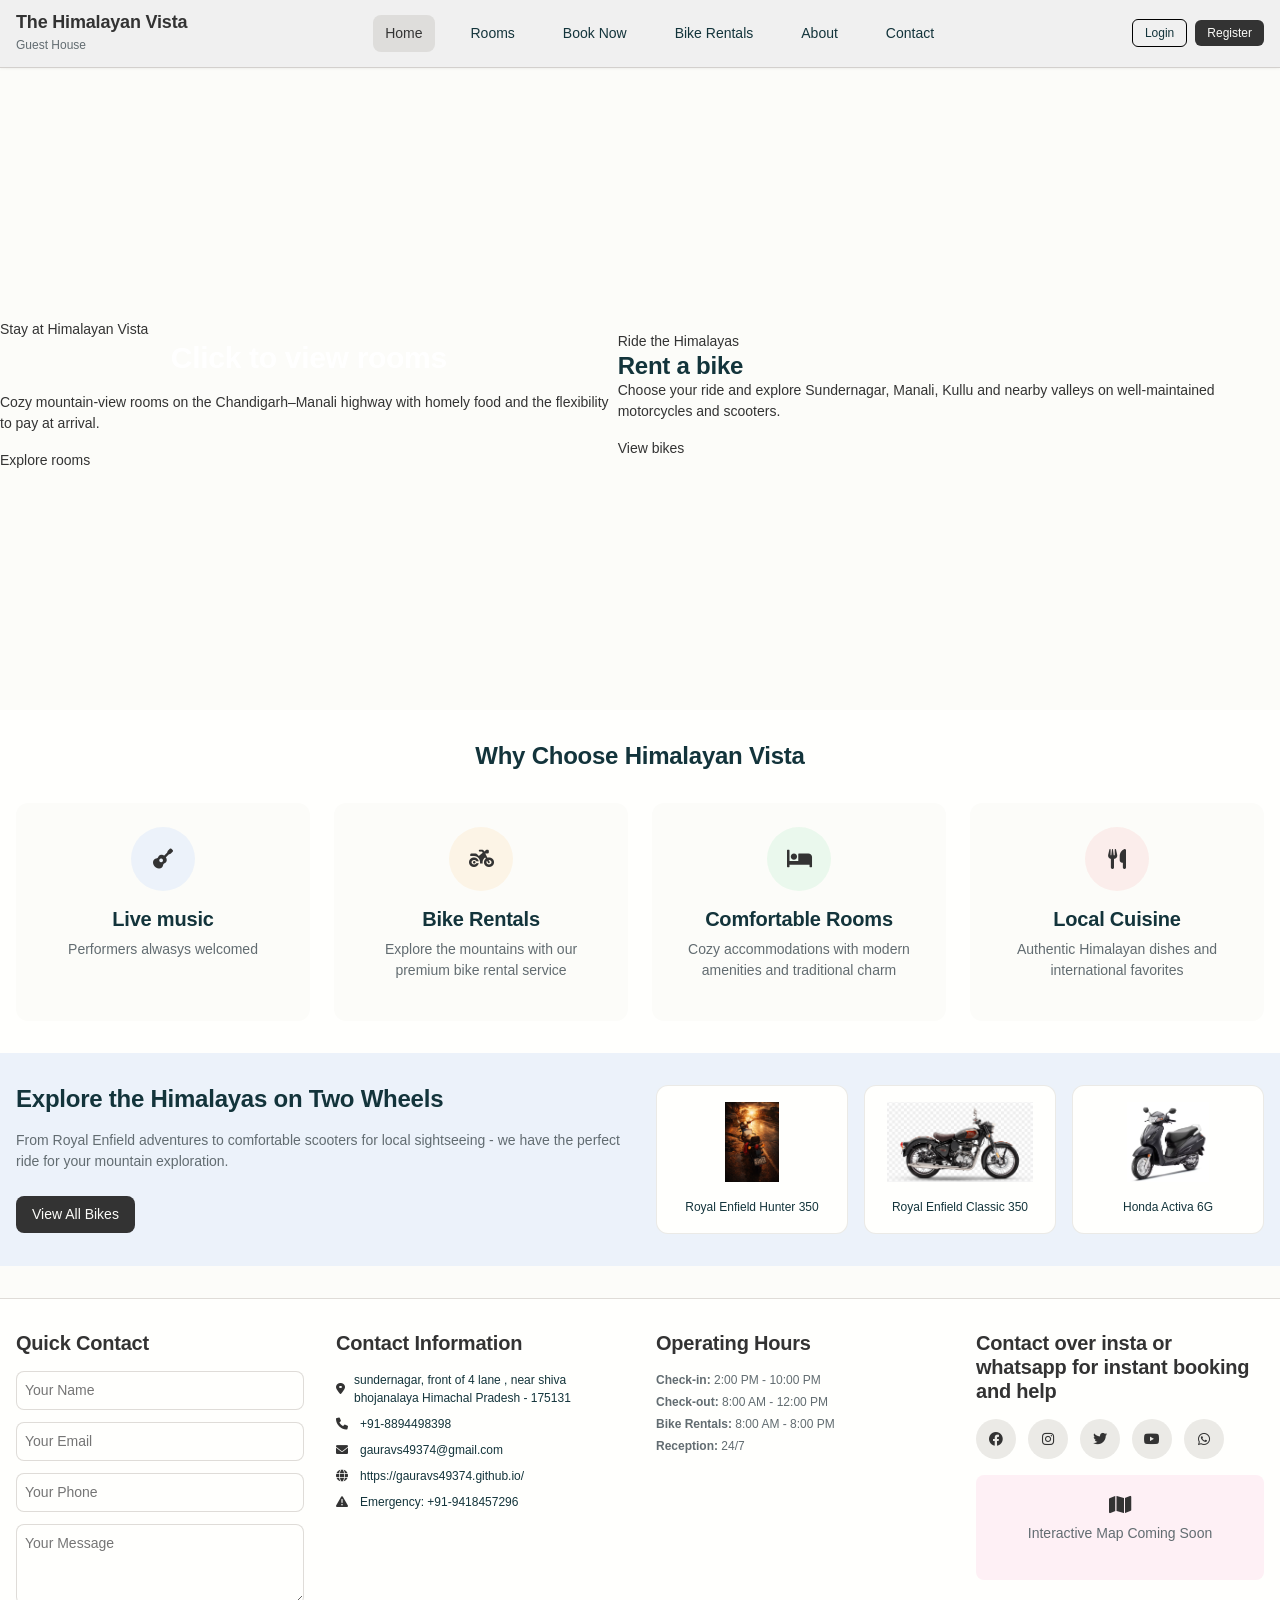
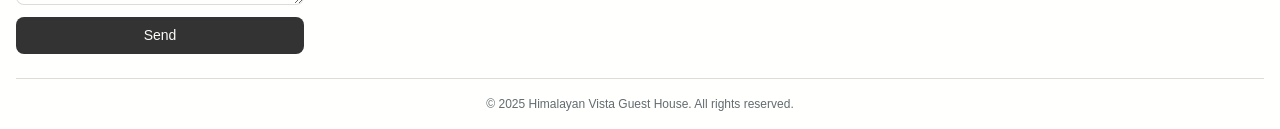
==== commit 2f4f0c71: "Update index.html" ====
--- a/index.html
+++ b/index.html
@@ -46,25 +46,40 @@
         <!-- Home Page -->
         <div class="page active" id="home">
             <!-- Hero Section -->
-          <section class="hero">
-  <div class="hero-image">
- 
-      <img src="photos/lake.png" alt="Himalayan Vista">
-   
-  
-  </div>
-
-  <div class="hero-content">
-    <div class="container">
-      <h1>Where Mountains Meet Comfort</h1>
-    
-      <div class="hero-buttons">
-        <button class="btn btn--primary btn--lg" data-page="rooms">Click to view rooms & Pay at arrival</button>
-        <button class="btn btn--primary btn--lg" data-page="bike-rentals">Rent a Bike</button>
-      </div>
-    </div>
-  </div>
-</section>
+         
+
+
+   <!-- Split Hero: Rooms + Bikes -->
+    <section class="hero hero-split" id="home-hero">
+      <!-- Left: Rooms / Pay at arrival -->
+      <a href="#rooms" class="hero-panel hero-panel--rooms" aria-label="Click to view rooms and pay at arrival">
+        <div class="hero-overlay"></div>
+        <div class="hero-content hero-content--split">
+          <span class="hero-kicker">Stay at Himalayan Vista</span>
+          <h1>Click to view rooms</h1>
+          <p>
+            Cozy mountain-view rooms on the Chandigarh–Manali highway with homely food
+            and the flexibility to pay at arrival.
+          </p>
+          <span class="hero-btn" data-page="rooms">Explore rooms</span>
+        </div>
+      </a>
+
+      <!-- Right: Bike rentals -->
+      <a href="#bike-rentals" class="hero-panel hero-panel--bikes" aria-label="Rent a bike for your Himalayan ride">
+        <div class="hero-overlay"></div>
+        <div class="hero-content hero-content--split">
+          <span class="hero-kicker">Ride the Himalayas</span>
+          <h2>Rent a bike</h2>
+          <p>
+            Choose your ride and explore Sundernagar, Manali, Kullu and nearby valleys on
+            well‑maintained motorcycles and scooters.
+          </p>
+          <span class="hero-btn hero-btn--alt" data-page="bike-rentals">View bikes</span>
+        </div>
+      </a>
+    </section>
+
 
             <!-- Features Section -->
             <section class="features">
@@ -115,7 +130,8 @@
                         <div class="teaser-bikes">
                             <div class="teaser-bike">
                                 <img src="photos/1.png" alt="Royal Enfield Himalayan">
-                                <span>Royal Enfield Himalayan</span>
+                                <span>Royal Enfield Hunter 350
+                                </span>
                             </div>
                             <div class="teaser-bike">
                                 <img src="photos/classic350.png" alt="Royal Enfield Classic">
@@ -166,7 +182,7 @@
                             
                         </div>
                         <div class="room-content">
-                            <h3>Non AC premium Room</h3>
+                            <h3>AC Room 2</h3>
                             <p class="room-description">Comfortable room with valley views, queen bed, and modern amenities</p>
                             <div class="room-amenities">
                                    <span><i class="fa-solid fa-shirt"></i> Washing machine</span>
@@ -184,7 +200,7 @@
                             <img src="photos/3bhk.jpeg" alt="Budget Twin Bed">
                         </div>
                         <div class="room-content">
-                            <h3>3 BHK for your travel buddies</h3>
+                            <h3>2 BHK for your travel buddies</h3>
                             <p class="room-description">Cozy rooms with kitchen and hall, perfect for budget travelers and friends</p>
                             <div class="room-amenities">
                                  <span><i class="fas fa-snowflake"></i> AC in 1 room</span>
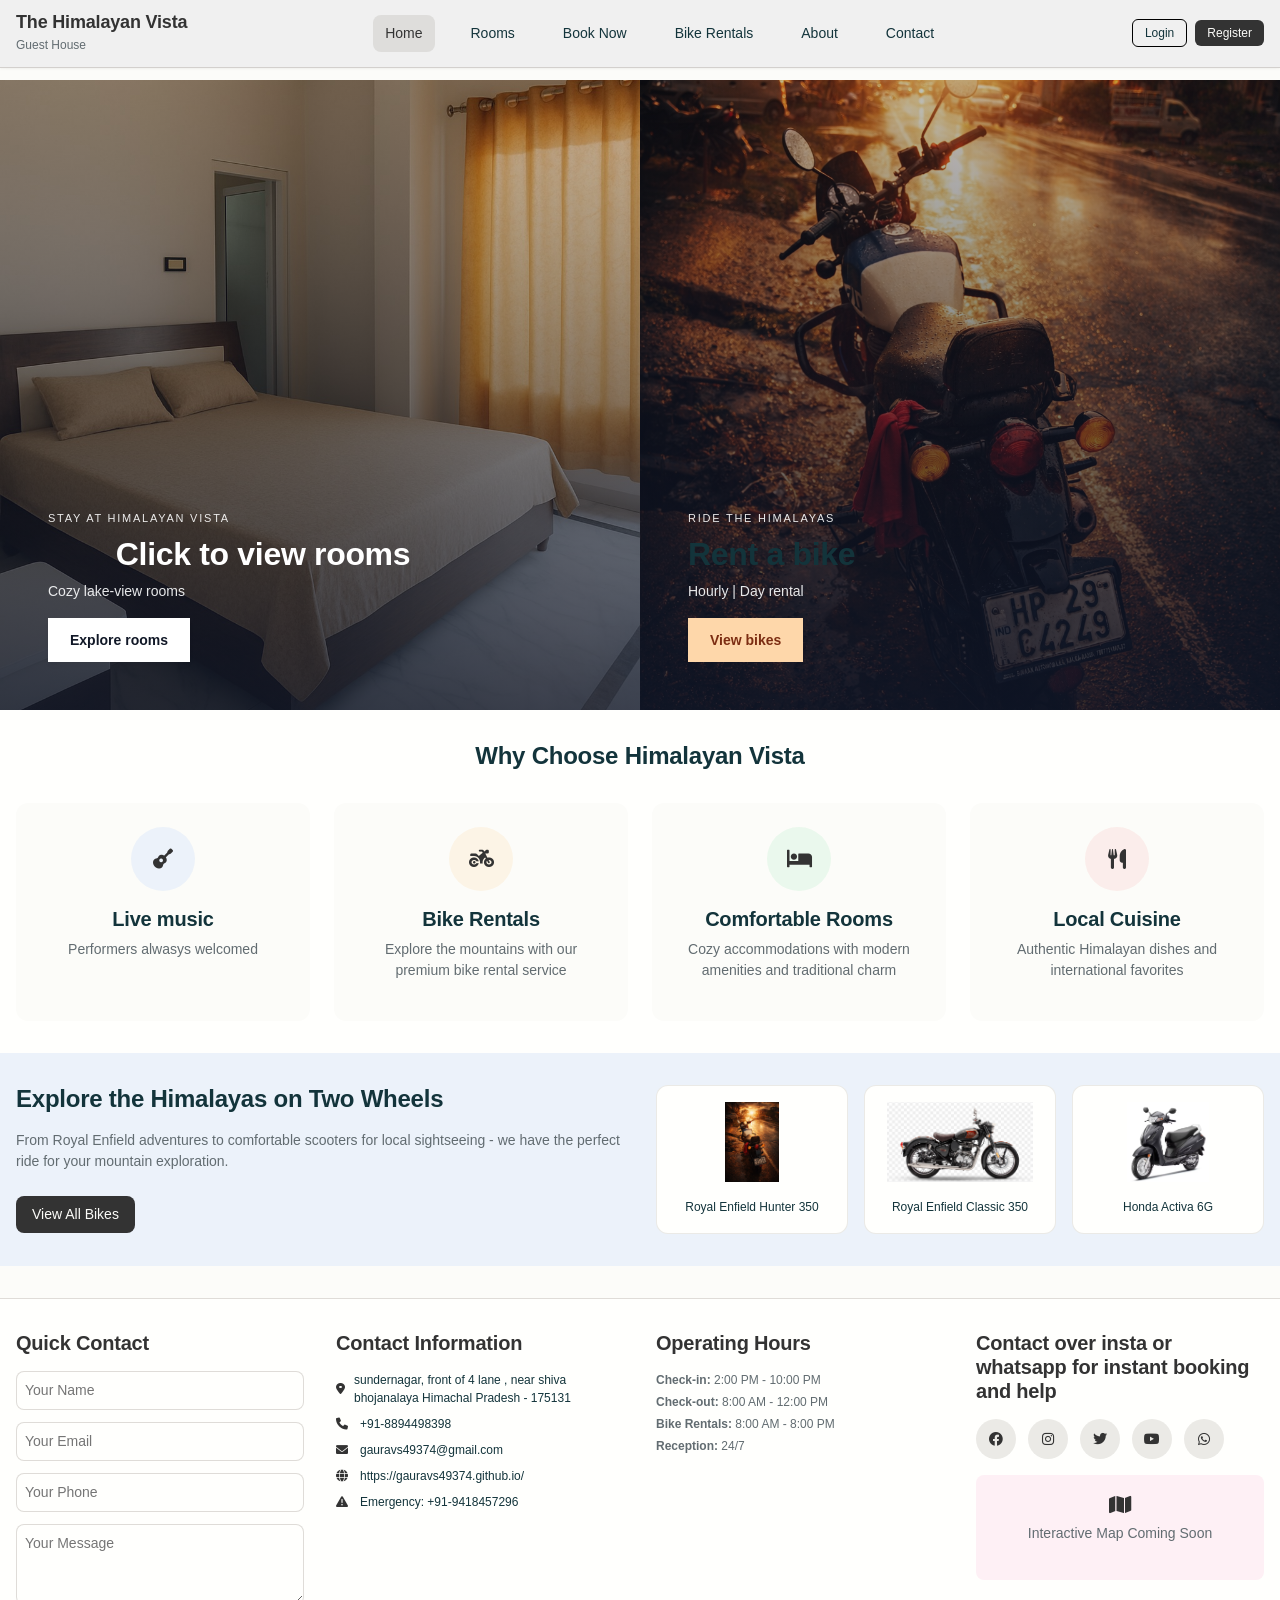
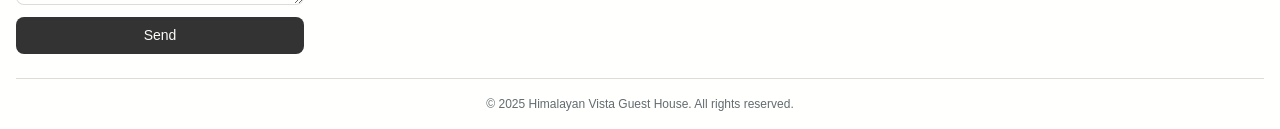
==== commit 84d8a456: "Update index.html" ====
--- a/index.html
+++ b/index.html
@@ -58,8 +58,7 @@
           <span class="hero-kicker">Stay at Himalayan Vista</span>
           <h1>Click to view rooms</h1>
           <p>
-            Cozy mountain-view rooms on the Chandigarh–Manali highway with homely food
-            and the flexibility to pay at arrival.
+            Cozy lake-view rooms 
           </p>
           <span class="hero-btn" data-page="rooms">Explore rooms</span>
         </div>
@@ -72,8 +71,7 @@
           <span class="hero-kicker">Ride the Himalayas</span>
           <h2>Rent a bike</h2>
           <p>
-            Choose your ride and explore Sundernagar, Manali, Kullu and nearby valleys on
-            well‑maintained motorcycles and scooters.
+            Hourly | Day rental 
           </p>
           <span class="hero-btn hero-btn--alt" data-page="bike-rentals">View bikes</span>
         </div>
--- a/style.css
+++ b/style.css
@@ -1979,3 +1979,98 @@
 }
 
 
+/* for the split of two sections */
+/* Hero Split */
+.hero {
+  min-height: 70vh;
+}
+
+.hero-split {
+  display: grid;
+  grid-template-columns: 1fr 1fr;
+}
+
+.hero-panel {
+  position: relative;
+  display: flex;
+  align-items: flex-end;
+  justify-content: flex-start;
+  padding: 48px;
+  min-height: 70vh;
+  text-decoration: none;
+  color: #ffffff;
+  background-size: cover;
+  background-position: center;
+  overflow: hidden;
+  transition: transform 220ms ease-out, filter 220ms ease-out;
+}
+
+.hero-panel:hover {
+  transform: scale(1.01);
+  filter: saturate(1.08);
+}
+
+.hero-panel--rooms {
+  background-image:
+    linear-gradient(to top, rgba(15, 23, 42, 0.78), rgba(15, 23, 42, 0.2)),
+    url("photos/room1.jpeg");
+}
+
+.hero-panel--bikes {
+  background-image:
+    linear-gradient(to top, rgba(15, 23, 42, 0.82), rgba(15, 23, 42, 0.25)),
+    url("photos/1.png");
+}
+
+.hero-overlay {
+  position: absolute;
+  inset: 0;
+  z-index: 0;
+}
+
+.hero-content--split {
+  position: relative;
+  z-index: 1;
+  max-width: 430px;
+}
+
+.hero-kicker {
+  display: inline-block;
+  margin-bottom: var(--space-8);
+  font-size: 11px;
+  letter-spacing: 0.16em;
+  text-transform: uppercase;
+  opacity: 0.9;
+}
+
+.hero-content--split h1,
+.hero-content--split h2 {
+  margin: 0 0 var(--space-8);
+  font-size: 32px;
+}
+
+.hero-content--split p {
+  margin: 0 0 var(--space-16);
+  font-size: 14px;
+  color: rgba(249, 250, 251, 0.92);
+}
+
+.hero-btn {
+  display: inline-flex;
+  align-items: center;
+  justify-content: center;
+  min-height: 44px;
+  padding: 10px 22px;
+  border-radius: var(--radius-pill);
+  background: #ffffff;
+  color: #111827;
+  font-weight: 600;
+  box-shadow: var(--shadow-md);
+}
+
+.hero-btn--alt {
+  background: #fed7aa;
+  color: #7c2d12;
+}
+
+/* Sections / Cards */
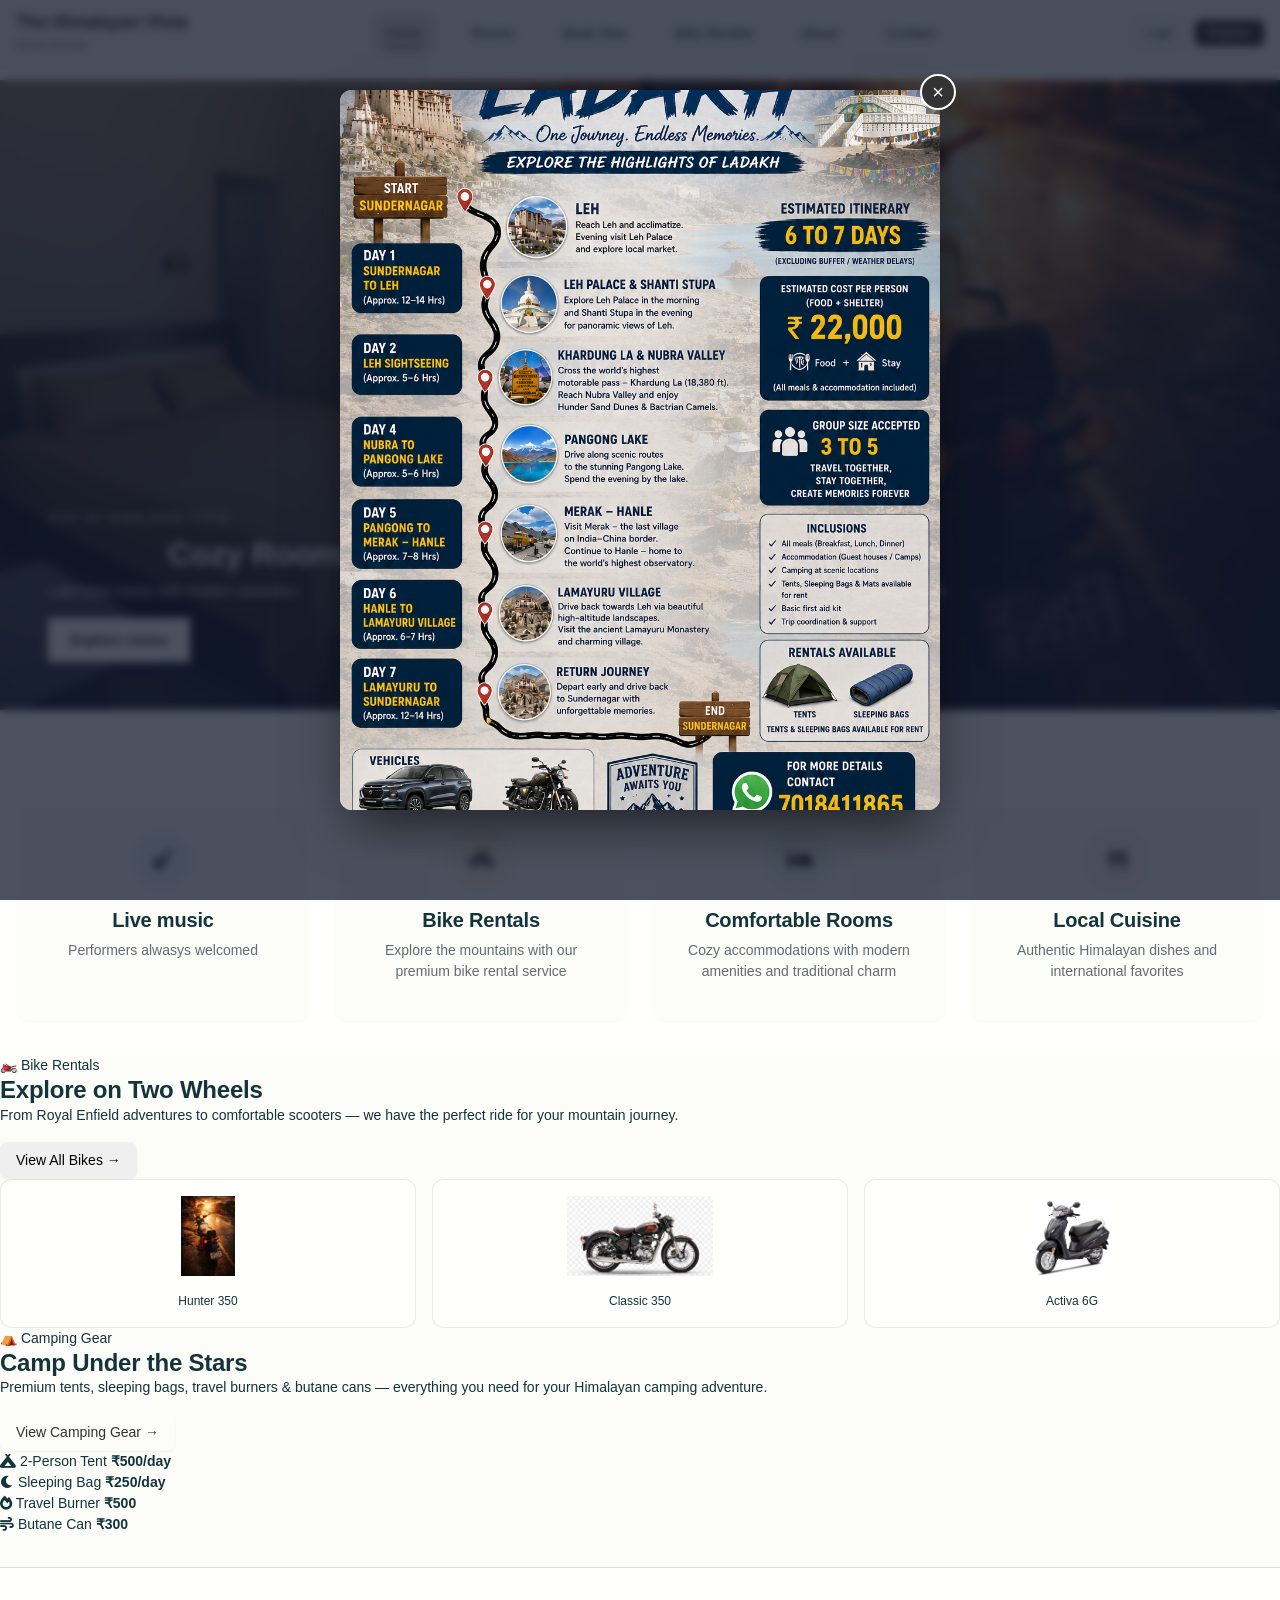
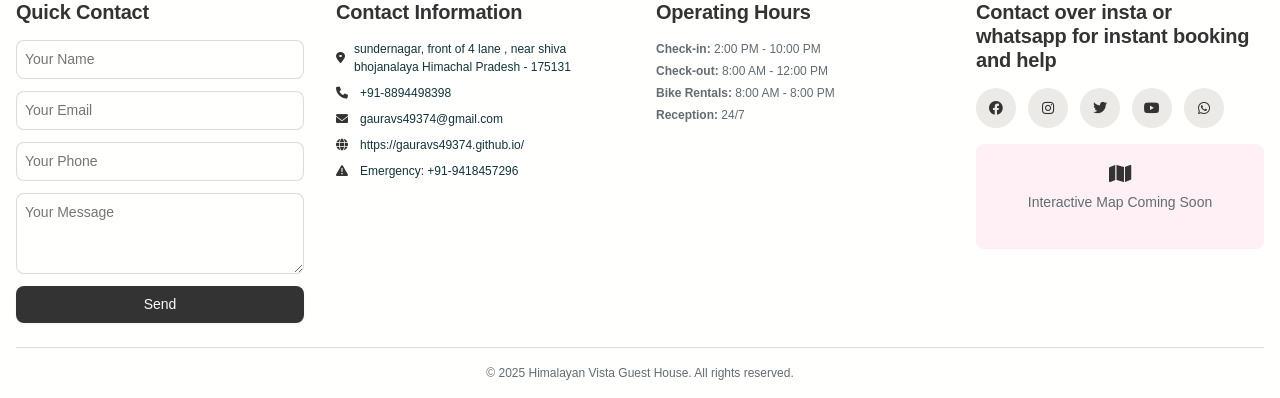
==== commit 0caee080: "Update index.html" ====
--- a/index.html
+++ b/index.html
@@ -49,31 +49,39 @@
          
 
 
-   <!-- Split Hero: Rooms + Bikes -->
-    <section class="hero hero-split" id="home-hero">
-      <!-- Left: Rooms / Pay at arrival -->
-      <a href="#rooms" class="hero-panel hero-panel--rooms" aria-label="Click to view rooms and pay at arrival">
+   <!-- Split Hero: Rooms + Bikes + Camping -->
+    <section class="hero hero-split hero-split--three" id="home-hero">
+      <!-- Left: Rooms -->
+      <a href="#rooms" class="hero-panel hero-panel--rooms" data-page="rooms" aria-label="Click to view rooms">
         <div class="hero-overlay"></div>
         <div class="hero-content hero-content--split">
           <span class="hero-kicker">Stay at Himalayan Vista</span>
-          <h1>Click to view rooms</h1>
-          <p>
-            Cozy lake-view rooms 
-          </p>
+          <h1>Cozy Rooms</h1>
+          <p>Lake-view rooms with modern amenities</p>
           <span class="hero-btn" data-page="rooms">Explore rooms</span>
         </div>
       </a>
 
-      <!-- Right: Bike rentals -->
-      <a href="#bike-rentals" class="hero-panel hero-panel--bikes" aria-label="Rent a bike for your Himalayan ride">
+      <!-- Centre: Bike Rentals – flashy gradient -->
+      <a href="#bike-rentals" class="hero-panel hero-panel--bikes hero-panel--bikes-flash" data-page="bike-rentals" aria-label="Rent a bike for your Himalayan ride">
+        <div class="hero-overlay hero-overlay--bikes"></div>
+        <div class="hero-badge-hot">🔥 Hot Deal</div>
+        <div class="hero-content hero-content--split hero-content--bikes">
+          <span class="hero-kicker hero-kicker--flash">Ride the Himalayas</span>
+          <h2 class="hero-bikes-heading">Rent a Bike</h2>
+          <p>Hourly &bull; Day &bull; Weekly rentals</p>
+          <span class="hero-btn hero-btn--bikes-flash" data-page="bike-rentals">View Bikes &#8594;</span>
+        </div>
+      </a>
+
+      <!-- Right: Camping & Gear -->
+      <a href="camping.html" target="_blank" class="hero-panel hero-panel--camping" aria-label="Rent camping gear for your Himalayan adventure">
         <div class="hero-overlay"></div>
         <div class="hero-content hero-content--split">
-          <span class="hero-kicker">Ride the Himalayas</span>
-          <h2>Rent a bike</h2>
-          <p>
-            Hourly | Day rental 
-          </p>
-          <span class="hero-btn hero-btn--alt" data-page="bike-rentals">View bikes</span>
+          <span class="hero-kicker">Camp the Himalayas</span>
+          <h2>Camping Gear</h2>
+          <p>Tents &bull; Sleeping Bags &bull; Burners</p>
+          <span class="hero-btn hero-btn--camping">Rent Gear ⛺</span>
         </div>
       </a>
     </section>
@@ -116,34 +124,67 @@
                 </div>
             </section>
 
-            <!-- Bike Rental Teaser -->
-            <section class="bike-teaser">
-                <div class="container">
-                    <div class="teaser-content">
-                        <div class="teaser-text">
-                            <h2>Explore the Himalayas on Two Wheels</h2>
-                            <p>From Royal Enfield adventures to comfortable scooters for local sightseeing - we have the perfect ride for your mountain exploration.</p>
-                            <button class="btn btn--primary" data-page="bike-rentals">View All Bikes</button>
-                        </div>
+            <!-- Dual Teaser: Bikes + Camping Gear -->
+            <section class="dual-teaser">
+                <!-- Bike Rental Teaser -->
+                <div class="teaser-half teaser-half--bikes">
+                    <div class="teaser-half-inner">
+                        <div class="teaser-half-badge">🏍️ Bike Rentals</div>
+                        <h2>Explore on Two Wheels</h2>
+                        <p>From Royal Enfield adventures to comfortable scooters — we have the perfect ride for your mountain journey.</p>
+                        <button class="btn btn--teaser-bikes" data-page="bike-rentals">View All Bikes &rarr;</button>
                         <div class="teaser-bikes">
                             <div class="teaser-bike">
-                                <img src="photos/1.png" alt="Royal Enfield Himalayan">
-                                <span>Royal Enfield Hunter 350
-                                </span>
+                                <img src="photos/1.png" alt="Royal Enfield Hunter 350">
+                                <span>Hunter 350</span>
                             </div>
                             <div class="teaser-bike">
-                                <img src="photos/classic350.png" alt="Royal Enfield Classic">
-                                <span>Royal Enfield Classic 350</span>
+                                <img src="photos/classic350.png" alt="Royal Enfield Classic 350">
+                                <span>Classic 350</span>
                             </div>
                             <div class="teaser-bike">
                                 <img src="photos/activa.png" alt="Honda Activa">
-                                <span>Honda Activa 6G</span>
+                                <span>Activa 6G</span>
+                            </div>
+                        </div>
+                    </div>
+                </div>
+
+                <!-- Camping Gear Teaser -->
+                <div class="teaser-half teaser-half--camping">
+                    <div class="teaser-half-inner">
+                        <div class="teaser-half-badge teaser-half-badge--camping">⛺ Camping Gear</div>
+                        <h2>Camp Under the Stars</h2>
+                        <p>Premium tents, sleeping bags, travel burners &amp; butane cans — everything you need for your Himalayan camping adventure.</p>
+                        <a href="camping.html" target="_blank" class="btn btn--teaser-camping">View Camping Gear &rarr;</a>
+                        <div class="teaser-gear-grid">
+                            <div class="teaser-gear-item">
+                                <i class="fas fa-campground"></i>
+                                <span>2-Person Tent</span>
+                                <strong>₹500/day</strong>
+                            </div>
+                            <div class="teaser-gear-item">
+                                <i class="fas fa-moon"></i>
+                                <span>Sleeping Bag</span>
+                                <strong>₹250/day</strong>
+                            </div>
+                            <div class="teaser-gear-item">
+                                <i class="fas fa-fire"></i>
+                                <span>Travel Burner</span>
+                                <strong>₹500</strong>
+                            </div>
+                            <div class="teaser-gear-item">
+                                <i class="fas fa-wind"></i>
+                                <span>Butane Can</span>
+                                <strong>₹300</strong>
                             </div>
                         </div>
                     </div>
                 </div>
             </section>
-        </div>
+
+        </div>
+
 
         <!-- Rooms Page -->
         <div class="page" id="rooms">
@@ -170,7 +211,10 @@
                                 <span><i class="fas fa-shower"></i> Hot Water</span>
                                 <span><i class="fa-solid fa-temperature-arrow-up"></i>Heater @ 150/day</span>
                             </div>
-                            <div class="room-price">₹950/night @ 5 % off</div>
+                            <div class="room-price">
+  <span style="text-decoration: line-through; color: gray;">₹1800</span>
+  ₹1500/night @ 300 off
+</div>
                             <button class="btn btn--primary btn--full-width book-room-btn" data-room="Deluxe Mountain View" data-price="3500">Book Now</button>
                         </div>
                     </div>
@@ -189,7 +233,10 @@
                                 <span><i class="fas fa-shower"></i> Hot Water</span>
                                 <span><i class="fa-solid fa-temperature-arrow-up"></i>Heater @ 150/day</span>
                             </div>
-                            <div class="room-price">₹900/night</div>
+                                                       <div class="room-price">
+  <span style="text-decoration: line-through; color: gray;">₹1800</span>
+  ₹1500/night @ 300 off
+</div>
                             <button class="btn btn--primary btn--full-width book-room-btn" data-room="Standard Valley View" data-price="2500">Book Now</button>
                         </div>
                     </div>
@@ -208,7 +255,10 @@
                                 <span><i class="fas fa-shower"></i> Hot Water</span>
                                 <span><i class="fa-solid fa-temperature-arrow-up"></i>Heater @ 150/day</span>
                             </div>
-                            <div class="room-price">₹2200/night</div>
+                                                        <div class="room-price">
+  <span style="text-decoration: line-through; color: gray;">₹3100</span>
+  ₹2800/night @ 300 off
+</div>
                             <button class="btn btn--primary btn--full-width book-room-btn" data-room="Budget Twin Bed" data-price="1800">Book Now</button>
                         </div>
                     </div>
@@ -231,9 +281,9 @@
                                 <label class="form-label">Room Type</label>
                                 <select class="form-control" id="room-type" required>
                                     <option value="">Select Room Type</option>
-                                    <option value="Deluxe Mountain View" data-price="950">AC Room </option>
-                                    <option value="Standard Valley View" data-price="900">Non AC</option>
-                                    <option value="Budget Twin Bed" data-price="2200">3 BHK for you travel buddies</option>
+                                    <option value="Deluxe Mountain View" data-price="1500">AC Room </option>
+                                    <option value="Standard Valley View" data-price="1400"> AC Room</option>
+                                    <option value="Budget Twin Bed" data-price="2800">3 BHK for you travel buddies</option>
                                 </select>
                             </div>
                             <div class="form-row">
@@ -828,6 +878,16 @@
         </div>
     </div>
 
+    <!-- Promotion Advertisement Modal -->
+    <div class="modal modal--advt hidden" id="advt-modal">
+        <div class="modal-content modal-content--advt">
+            <button class="modal-close modal-close--advt" id="advt-close-btn">&times;</button>
+            <div class="advt-body">
+                <img src="photos/advt.png" alt="Leh Ladakh Trip Promotion" class="advt-img">
+            </div>
+        </div>
+    </div>
+
     <script src="app.js"></script>
 </body>
 </html>
--- a/style.css
+++ b/style.css
@@ -308,6 +308,30 @@
   background-color: var(--color-background);
   -webkit-font-smoothing: antialiased;
   box-sizing: border-box;
+  scroll-behavior: smooth;
+}
+
+/* Custom Scrollbar Styles */
+::-webkit-scrollbar {
+  width: 8px;
+  height: 8px;
+}
+::-webkit-scrollbar-track {
+  background: var(--color-background);
+}
+::-webkit-scrollbar-thumb {
+  background: var(--color-border);
+  border-radius: var(--radius-full);
+  transition: background var(--duration-normal) var(--ease-standard);
+}
+::-webkit-scrollbar-thumb:hover {
+  background: var(--color-primary);
+}
+
+/* Custom Selection Styles */
+::selection {
+  background: var(--color-primary);
+  color: var(--color-btn-primary-text);
 }
 
 body {
@@ -403,10 +427,42 @@
   font-weight: 500;
   line-height: 1.5;
   cursor: pointer;
-  transition: all var(--duration-normal) var(--ease-standard);
+  transition: transform var(--duration-normal) var(--ease-standard),
+              background var(--duration-normal) var(--ease-standard),
+              color var(--duration-normal) var(--ease-standard),
+              box-shadow var(--duration-normal) var(--ease-standard),
+              border-color var(--duration-normal) var(--ease-standard);
   border: none;
   text-decoration: none;
   position: relative;
+  box-shadow: var(--shadow-sm);
+  overflow: hidden;
+}
+
+.btn::before {
+  content: '';
+  position: absolute;
+  top: 0;
+  left: 0;
+  width: 100%;
+  height: 100%;
+  background: rgba(255, 255, 255, 0.08);
+  opacity: 0;
+  transition: opacity var(--duration-fast) var(--ease-standard);
+}
+
+.btn:hover::before {
+  opacity: 1;
+}
+
+.btn:hover {
+  transform: translateY(-2px);
+  box-shadow: var(--shadow-md);
+}
+
+.btn:active {
+  transform: translateY(1px);
+  box-shadow: var(--shadow-sm);
 }
 
 .btn:focus-visible {
@@ -442,13 +498,13 @@
 
 .btn--outline {
   background: transparent;
-  border: 1px solid black;
-
+  border: 1px solid var(--color-border);
   color: var(--color-text);
 }
 
 .btn--outline:hover {
   background: var(--color-secondary);
+  border-color: var(--color-primary);
 }
 
 .btn--sm {
@@ -483,8 +539,9 @@
   background-color: var(--color-surface);
   border: 1px solid var(--color-border);
   border-radius: var(--radius-base);
-  transition: border-color var(--duration-fast) var(--ease-standard),
-    box-shadow var(--duration-fast) var(--ease-standard);
+  transition: border-color var(--duration-normal) var(--ease-standard),
+              box-shadow var(--duration-normal) var(--ease-standard),
+              background-color var(--duration-normal) var(--ease-standard);
 }
 
 textarea.form-control {
@@ -522,7 +579,8 @@
 
 .form-control:focus {
   border-color: var(--color-primary);
-  outline: var(--focus-outline);
+  outline: none;
+  box-shadow: 0 0 0 3px var(--color-focus-ring);
 }
 
 .form-label {
@@ -747,11 +805,25 @@
     top: 0;
     left: 0;
     right: 0;
-    background: #f0f0f0;
-    
+    background: rgba(240, 240, 240, 0.85);
+    backdrop-filter: blur(12px);
+    -webkit-backdrop-filter: blur(12px);
     border-bottom: 1px solid var(--color-border);
     z-index: 1000;
     box-shadow: var(--shadow-sm);
+    transition: background var(--duration-normal) var(--ease-standard), box-shadow var(--duration-normal) var(--ease-standard);
+}
+
+@media (prefers-color-scheme: dark) {
+    .navbar {
+        background: rgba(38, 40, 40, 0.85);
+    }
+}
+[data-color-scheme="dark"] .navbar {
+    background: rgba(38, 40, 40, 0.85);
+}
+[data-color-scheme="light"] .navbar {
+    background: rgba(240, 240, 240, 0.85);
 }
 
 .nav-container {
@@ -787,11 +859,36 @@
     font-weight: var(--font-weight-medium);
     padding: var(--space-8) var(--space-12);
     border-radius: var(--radius-base);
-    transition: all var(--duration-fast) var(--ease-standard);
+    transition: all var(--duration-normal) var(--ease-standard);
     cursor: pointer;
-}
-
-.nav-link:hover,
+    position: relative;
+}
+
+.nav-link::after {
+    content: '';
+    position: absolute;
+    bottom: 4px;
+    left: 12px;
+    right: 12px;
+    height: 2px;
+    background-color: var(--color-primary);
+    transform: scaleX(0);
+    transition: transform var(--duration-normal) var(--ease-standard);
+    transform-origin: right;
+}
+
+.nav-link:hover::after,
+.nav-link.active::after {
+    transform: scaleX(1);
+    transform-origin: left;
+}
+
+.nav-link:hover {
+    color: var(--color-primary);
+    background: var(--color-secondary);
+    transform: translateY(-1px);
+}
+
 .nav-link.active {
     color: var(--color-primary);
     background: var(--color-secondary);
@@ -826,7 +923,23 @@
     height: 3px;
     background: var(--color-text);
     margin: 3px 0;
-    transition: var(--duration-fast);
+    transition: transform 0.3s cubic-bezier(0.16, 1, 0.3, 1),
+                opacity 0.3s var(--ease-standard),
+                background-color 0.3s var(--ease-standard);
+    transform-origin: center;
+}
+
+.nav-toggle.active span:nth-child(1) {
+    transform: translateY(9px) rotate(45deg);
+}
+
+.nav-toggle.active span:nth-child(2) {
+    opacity: 0;
+    transform: scale(0.2);
+}
+
+.nav-toggle.active span:nth-child(3) {
+    transform: translateY(-9px) rotate(-45deg);
 }
 
 /* Main Content */
@@ -950,6 +1063,18 @@
     padding: var(--space-24);
     border-radius: var(--radius-lg);
     background: var(--color-background);
+    border: 1px solid transparent;
+    transition: transform 0.4s cubic-bezier(0.16, 1, 0.3, 1),
+                box-shadow 0.4s cubic-bezier(0.16, 1, 0.3, 1),
+                background-color 0.4s cubic-bezier(0.16, 1, 0.3, 1),
+                border-color 0.4s cubic-bezier(0.16, 1, 0.3, 1);
+}
+
+.feature-card:hover {
+    transform: translateY(-6px);
+    background: var(--color-surface);
+    border-color: var(--color-card-border);
+    box-shadow: var(--shadow-md);
 }
 
 .feature-icon {
@@ -960,6 +1085,11 @@
     align-items: center;
     justify-content: center;
     margin: 0 auto var(--space-16) auto;
+    transition: transform var(--duration-normal) var(--ease-standard);
+}
+
+.feature-card:hover .feature-icon {
+    transform: scale(1.1) rotate(6deg);
 }
 
 .feature-icon i {
@@ -1009,6 +1139,13 @@
     background: var(--color-surface);
     border-radius: var(--radius-lg);
     border: 1px solid var(--color-card-border);
+    transition: transform var(--duration-normal) var(--ease-standard),
+                box-shadow var(--duration-normal) var(--ease-standard);
+}
+
+.teaser-bike:hover {
+    transform: translateY(-4px) scale(1.02);
+    box-shadow: var(--shadow-md);
 }
 
 .teaser-bike img {
@@ -1016,6 +1153,11 @@
     height: 80px;
     object-fit: contain;
     margin-bottom: var(--space-8);
+    transition: transform var(--duration-normal) var(--ease-standard);
+}
+
+.teaser-bike:hover img {
+    transform: scale(1.06);
 }
 
 .teaser-bike span {
@@ -1036,12 +1178,15 @@
     border-radius: var(--radius-lg);
     border: 1px solid var(--color-card-border);
     overflow: hidden;
-    transition: transform var(--duration-normal) var(--ease-standard);
+    transition: transform 0.4s cubic-bezier(0.16, 1, 0.3, 1),
+                box-shadow 0.4s cubic-bezier(0.16, 1, 0.3, 1),
+                border-color 0.4s cubic-bezier(0.16, 1, 0.3, 1);
 }
 
 .room-card:hover {
-    transform: translateY(-4px);
-    box-shadow: var(--shadow-lg);
+    transform: translateY(-8px);
+    box-shadow: 0 20px 25px -5px rgba(0, 0, 0, 0.08), 0 10px 10px -5px rgba(0, 0, 0, 0.04);
+    border-color: rgba(var(--color-teal-500-rgb), 0.3);
 }
 
 .room-image {
@@ -1053,6 +1198,11 @@
     width: 100%;
     height: 100%;
     object-fit: cover;
+    transition: transform 0.4s cubic-bezier(0.16, 1, 0.3, 1);
+}
+
+.room-card:hover .room-image img {
+    transform: scale(1.08);
 }
 
 .room-content {
@@ -1081,6 +1231,20 @@
     gap: var(--space-4);
     font-size: var(--font-size-sm);
     color: var(--color-text-secondary);
+    transition: color var(--duration-fast) var(--ease-standard);
+    cursor: default;
+}
+
+.room-amenities span:hover {
+    color: var(--color-primary);
+}
+
+.room-amenities span i {
+    transition: transform var(--duration-normal) var(--ease-standard);
+}
+
+.room-amenities span:hover i {
+    transform: scale(1.2) rotate(4deg);
 }
 
 .room-price {
@@ -1159,15 +1323,26 @@
     color: var(--color-text);
     border-radius: var(--radius-full);
     cursor: pointer;
-    transition: all var(--duration-fast) var(--ease-standard);
+    transition: all var(--duration-normal) var(--ease-standard);
     font-weight: var(--font-weight-medium);
 }
 
-.category-btn:hover,
+.category-btn:hover {
+    transform: translateY(-1px);
+    box-shadow: var(--shadow-sm);
+    border-color: var(--color-primary);
+    color: var(--color-primary);
+}
+
 .category-btn.active {
     background: var(--color-primary);
     color: var(--color-btn-primary-text);
     border-color: var(--color-primary);
+    box-shadow: var(--shadow-sm);
+}
+
+.category-btn.active:hover {
+    color: var(--color-btn-primary-text);
 }
 
 .bikes-grid {
@@ -1182,13 +1357,16 @@
     border-radius: var(--radius-lg);
     border: 1px solid var(--color-card-border);
     overflow: hidden;
-    transition: transform var(--duration-normal) var(--ease-standard);
+    transition: transform 0.4s cubic-bezier(0.16, 1, 0.3, 1),
+                box-shadow 0.4s cubic-bezier(0.16, 1, 0.3, 1),
+                border-color 0.4s cubic-bezier(0.16, 1, 0.3, 1);
     position: relative;
 }
 
 .bike-card:hover {
-    transform: translateY(-4px);
-    box-shadow: var(--shadow-lg);
+    transform: translateY(-8px);
+    box-shadow: 0 20px 25px -5px rgba(0, 0, 0, 0.08), 0 10px 10px -5px rgba(0, 0, 0, 0.04);
+    border-color: rgba(var(--color-teal-500-rgb), 0.3);
 }
 
 .bike-card.popular::before {
@@ -1218,6 +1396,11 @@
     max-width: 90%;
     max-height: 90%;
     object-fit: contain;
+    transition: transform 0.4s cubic-bezier(0.16, 1, 0.3, 1);
+}
+
+.bike-card:hover .bike-image img {
+    transform: scale(1.08);
 }
 
 .bike-content {
@@ -1298,23 +1481,41 @@
 .availability-status {
     display: flex;
     align-items: center;
-    gap: var(--space-4);
+    gap: var(--space-8);
     margin-bottom: var(--space-16);
     font-size: var(--font-size-sm);
 }
 
 .status-dot {
-    width: 8px;
-    height: 8px;
+    width: 10px;
+    height: 10px;
     border-radius: 50%;
+    position: relative;
 }
 
 .status-dot.available {
     background: var(--color-success);
+    box-shadow: 0 0 0 0 rgba(33, 128, 141, 0.4);
+    animation: pulse-green 2s infinite;
 }
 
 .status-dot.unavailable {
     background: var(--color-error);
+}
+
+@keyframes pulse-green {
+    0% {
+        transform: scale(0.95);
+        box-shadow: 0 0 0 0 rgba(33, 128, 141, 0.7);
+    }
+    70% {
+        transform: scale(1);
+        box-shadow: 0 0 0 6px rgba(33, 128, 141, 0);
+    }
+    100% {
+        transform: scale(0.95);
+        box-shadow: 0 0 0 0 rgba(33, 128, 141, 0);
+    }
 }
 
 /* Popular Routes */
@@ -1338,6 +1539,15 @@
     padding: var(--space-20);
     border-radius: var(--radius-lg);
     border: 1px solid var(--color-card-border);
+    transition: transform var(--duration-normal) var(--ease-standard),
+                box-shadow var(--duration-normal) var(--ease-standard),
+                border-color var(--duration-normal) var(--ease-standard);
+}
+
+.route-card:hover {
+    transform: translateY(-4px);
+    box-shadow: var(--shadow-md);
+    border-color: rgba(var(--color-teal-500-rgb), 0.3);
 }
 
 .route-card h3 {
@@ -1584,6 +1794,18 @@
     border-bottom: 1px solid var(--color-border);
 }
 
+.table-row {
+    transition: background-color var(--duration-fast) var(--ease-standard);
+}
+
+.table-row:hover {
+    background-color: rgba(var(--color-teal-500-rgb), 0.04);
+}
+
+[data-color-scheme="dark"] .table-row:hover {
+    background-color: rgba(var(--color-teal-300-rgb), 0.04);
+}
+
 .table-header {
     background: var(--color-secondary);
     font-weight: var(--font-weight-medium);
@@ -1696,12 +1918,17 @@
     background: var(--color-secondary);
     color: var(--color-primary);
     border-radius: var(--radius-full);
-    transition: all var(--duration-fast) var(--ease-standard);
+    transition: transform var(--duration-normal) var(--ease-standard),
+                background-color var(--duration-normal) var(--ease-standard),
+                color var(--duration-normal) var(--ease-standard),
+                box-shadow var(--duration-normal) var(--ease-standard);
 }
 
 .social-links a:hover {
     background: var(--color-primary);
     color: var(--color-btn-primary-text);
+    transform: translateY(-3px) rotate(8deg);
+    box-shadow: var(--shadow-md);
 }
 
 .map-placeholder {
@@ -1710,12 +1937,27 @@
     border-radius: var(--radius-base);
     text-align: center;
     color: var(--color-text-secondary);
+    transition: transform var(--duration-normal) var(--ease-standard),
+                box-shadow var(--duration-normal) var(--ease-standard),
+                background-color var(--duration-normal) var(--ease-standard);
+    cursor: pointer;
+}
+
+.map-placeholder:hover {
+    transform: translateY(-2px);
+    box-shadow: var(--shadow-sm);
+    background-color: rgba(var(--color-success-rgb), 0.12);
 }
 
 .map-placeholder i {
     font-size: var(--font-size-2xl);
     margin-bottom: var(--space-8);
     color: var(--color-primary);
+    transition: transform var(--duration-normal) var(--ease-standard);
+}
+
+.map-placeholder:hover i {
+    transform: scale(1.15) translateY(-2px);
 }
 
 .footer-bottom {
@@ -1737,14 +1979,17 @@
     left: 0;
     right: 0;
     bottom: 0;
-    background: rgba(0, 0, 0, 0.5);
+    background: rgba(15, 23, 42, 0.4);
+    backdrop-filter: blur(4px);
+    -webkit-backdrop-filter: blur(4px);
     display: flex;
     align-items: center;
     justify-content: center;
     z-index: 2000;
     opacity: 1;
     visibility: visible;
-    transition: all var(--duration-normal) var(--ease-standard);
+    transition: opacity var(--duration-normal) var(--ease-standard),
+                visibility var(--duration-normal) var(--ease-standard);
 }
 
 .modal.hidden {
@@ -1759,8 +2004,10 @@
     max-width: 500px;
     max-height: 90vh;
     overflow-y: auto;
-    transform: scale(1);
-    transition: transform var(--duration-normal) var(--ease-standard);
+    transform: scale(1) translateY(0);
+    box-shadow: 0 25px 50px -12px rgba(0, 0, 0, 0.25);
+    transition: transform var(--duration-normal) cubic-bezier(0.34, 1.56, 0.64, 1),
+                opacity var(--duration-normal) var(--ease-standard);
 }
 
 .modal-content.large {
@@ -1768,7 +2015,8 @@
 }
 
 .modal.hidden .modal-content {
-    transform: scale(0.9);
+    transform: scale(0.95) translateY(12px);
+    opacity: 0;
 }
 
 .modal-header {
@@ -2002,12 +2250,13 @@
   background-size: cover;
   background-position: center;
   overflow: hidden;
-  transition: transform 220ms ease-out, filter 220ms ease-out;
+  transition: transform 0.6s cubic-bezier(0.16, 1, 0.3, 1),
+              filter 0.6s cubic-bezier(0.16, 1, 0.3, 1);
 }
 
 .hero-panel:hover {
-  transform: scale(1.01);
-  filter: saturate(1.08);
+  transform: scale(1.015);
+  filter: saturate(1.1) brightness(1.02);
 }
 
 .hero-panel--rooms {
@@ -2026,6 +2275,11 @@
   position: absolute;
   inset: 0;
   z-index: 0;
+  transition: background var(--duration-normal) var(--ease-standard);
+}
+
+.hero-panel:hover .hero-overlay {
+  background: linear-gradient(to top, rgba(15, 23, 42, 0.85), rgba(15, 23, 42, 0.15));
 }
 
 .hero-content--split {
@@ -2066,6 +2320,14 @@
   color: #111827;
   font-weight: 600;
   box-shadow: var(--shadow-md);
+  transition: transform var(--duration-normal) var(--ease-standard),
+              background-color var(--duration-normal) var(--ease-standard),
+              box-shadow var(--duration-normal) var(--ease-standard);
+}
+
+.hero-panel:hover .hero-btn {
+  transform: translateY(-2px) scale(1.04);
+  box-shadow: 0 10px 15px -3px rgba(0, 0, 0, 0.2);
 }
 
 .hero-btn--alt {
@@ -2074,3 +2336,77 @@
 }
 
 /* Sections / Cards */
+
+/* Promotion Advertisement Popup Styles */
+.modal--advt {
+    background: rgba(15, 23, 42, 0.75); /* Darker backdrop to make the ad stand out */
+}
+
+.modal-content--advt {
+    max-width: 600px;
+    width: 90%;
+    background: transparent;
+    box-shadow: none;
+    border-radius: var(--radius-lg);
+    overflow: visible;
+    position: relative;
+    transform: scale(1) translateY(0);
+    transition: transform 0.5s cubic-bezier(0.34, 1.56, 0.64, 1),
+                opacity 0.5s var(--ease-standard);
+}
+
+.modal.hidden .modal-content--advt {
+    transform: scale(0.85) translateY(40px);
+    opacity: 0;
+}
+
+.advt-body {
+    position: relative;
+    border-radius: var(--radius-lg);
+    overflow: hidden;
+    box-shadow: 0 25px 50px -12px rgba(0, 0, 0, 0.6);
+    background: var(--color-surface);
+}
+
+.advt-img {
+    width: 100%;
+    height: auto;
+    display: block;
+    object-fit: cover;
+    max-height: 80vh;
+}
+
+/* Close button floating on the top-right corner of the image card */
+.modal-close--advt {
+    position: absolute;
+    top: -16px;
+    right: -16px;
+    background: var(--color-primary);
+    color: var(--color-btn-primary-text) !important;
+    width: 36px;
+    height: 36px;
+    border-radius: 50%;
+    display: flex;
+    align-items: center;
+    justify-content: center;
+    font-size: 20px;
+    border: 2px solid var(--color-white);
+    box-shadow: var(--shadow-lg);
+    z-index: 2010;
+    transition: transform var(--duration-normal) var(--ease-standard),
+                background-color var(--duration-normal) var(--ease-standard);
+}
+
+.modal-close--advt:hover {
+    background: var(--color-error);
+    transform: scale(1.1) rotate(90deg);
+}
+
+@media (max-width: 768px) {
+    .modal-close--advt {
+        top: 8px;
+        right: 8px;
+        background: rgba(0, 0, 0, 0.6);
+        border-color: rgba(255, 255, 255, 0.8);
+    }
+}
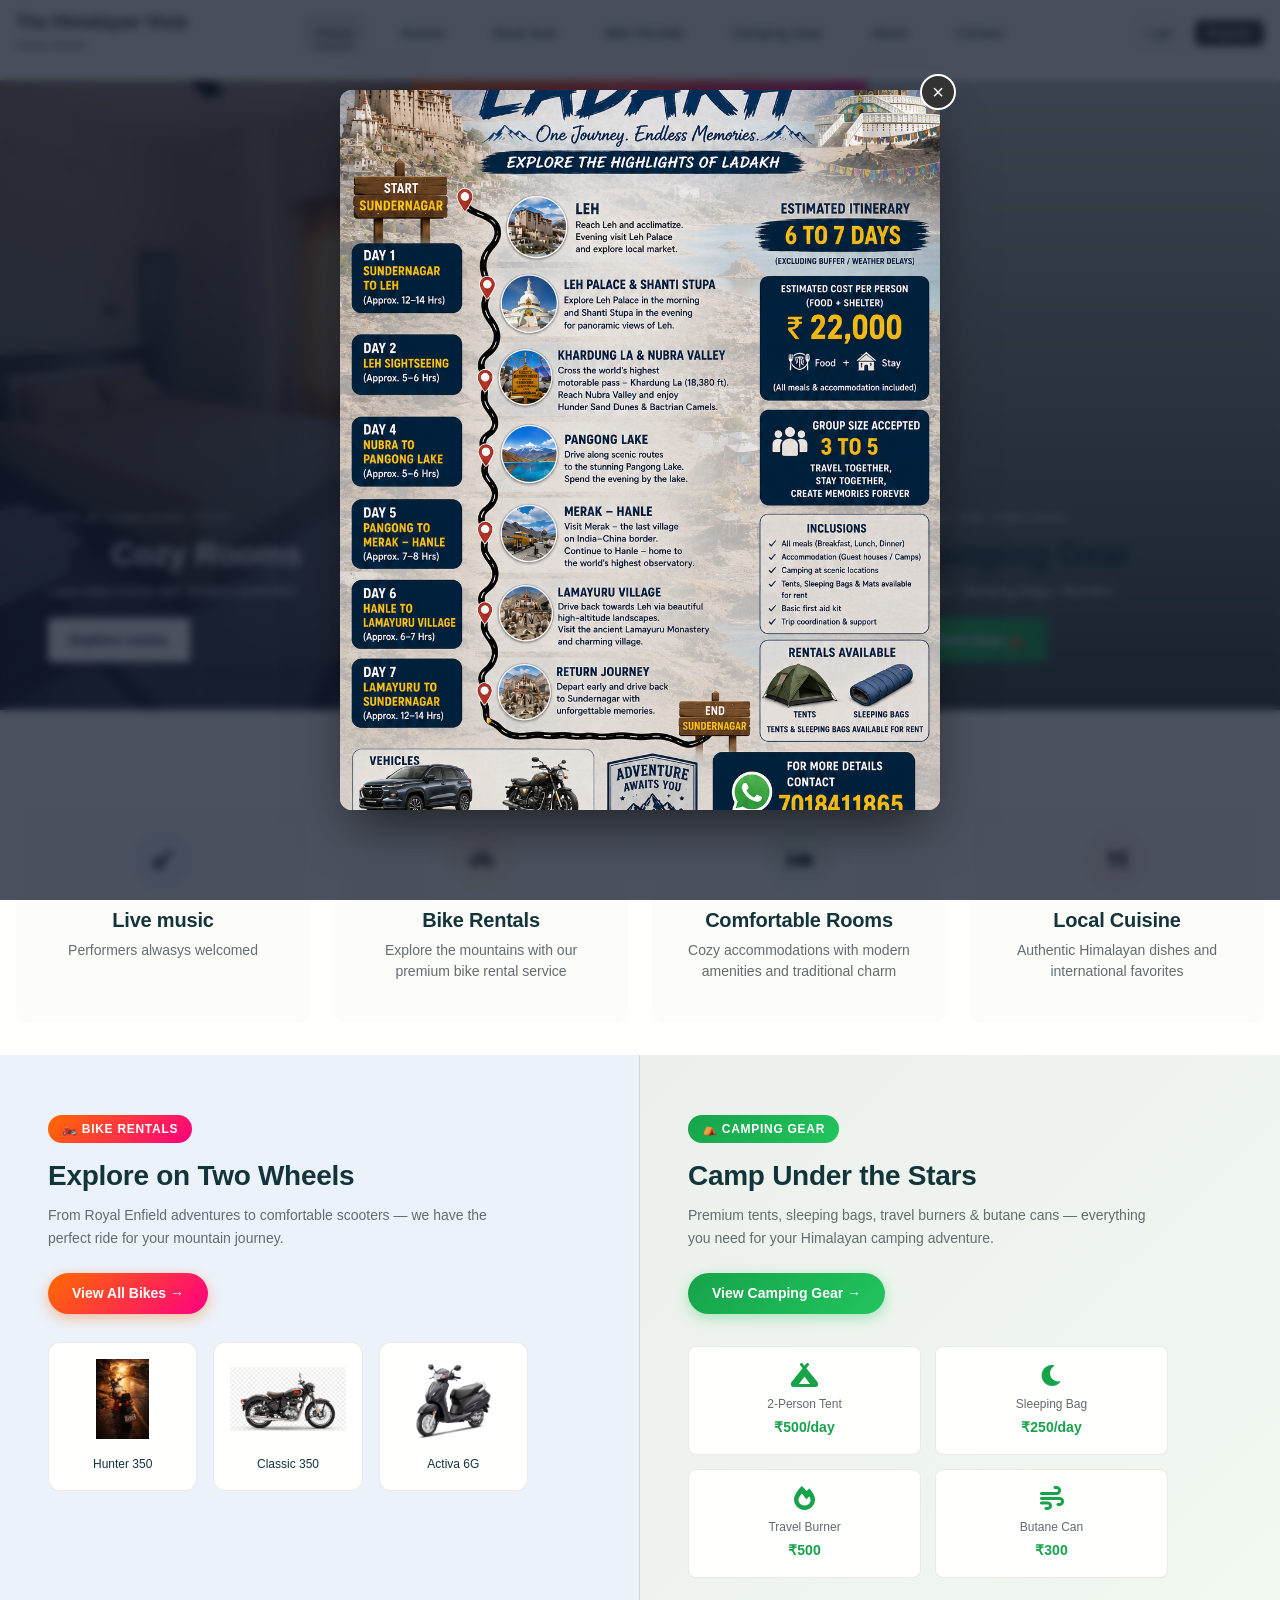
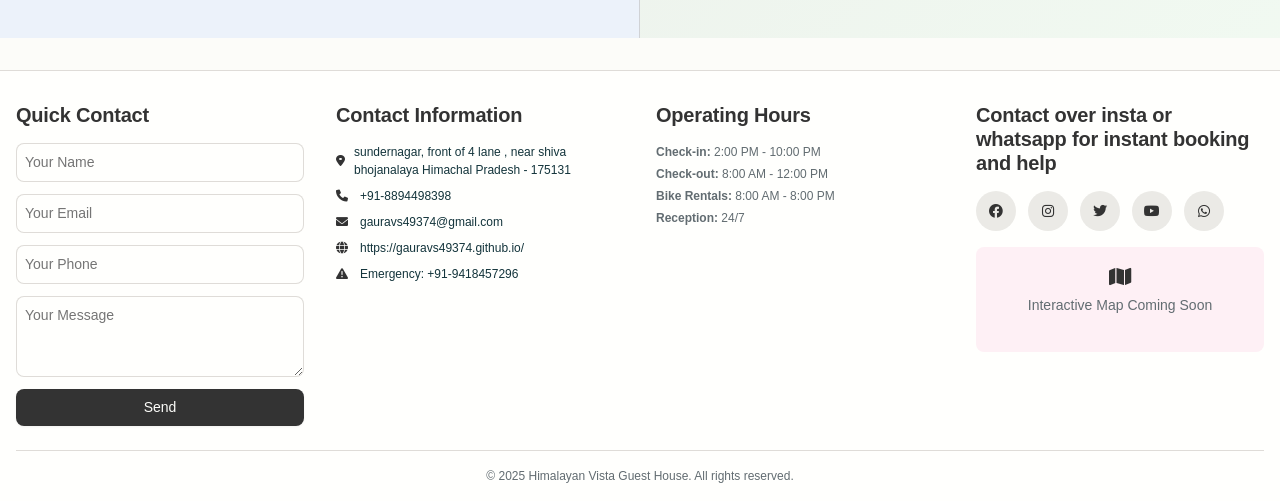
==== commit 67582ee6: "Update index.html" ====
--- a/index.html
+++ b/index.html
@@ -20,6 +20,7 @@
                 <a href="#rooms" class="nav-link" data-page="rooms">Rooms</a>
                 <a href="#book-now" class="nav-link" data-page="book-now">Book Now</a>
                 <a href="#bike-rentals" class="nav-link" data-page="bike-rentals">Bike Rentals</a>
+                <a href="#camping" class="nav-link nav-link--camping" data-page="camping">Camping Gear</a>
                 <a href="#about" class="nav-link" data-page="about">About</a>
                 <a href="#contact" class="nav-link" data-page="contact">Contact</a>
                 <a href="#admin" class="nav-link admin-link" data-page="admin" style="display: none;">Admin</a>
@@ -75,13 +76,13 @@
       </a>
 
       <!-- Right: Camping & Gear -->
-      <a href="camping.html" target="_blank" class="hero-panel hero-panel--camping" aria-label="Rent camping gear for your Himalayan adventure">
+      <a href="#camping" class="hero-panel hero-panel--camping" data-page="camping" aria-label="Rent camping gear for your Himalayan adventure">
         <div class="hero-overlay"></div>
         <div class="hero-content hero-content--split">
           <span class="hero-kicker">Camp the Himalayas</span>
           <h2>Camping Gear</h2>
           <p>Tents &bull; Sleeping Bags &bull; Burners</p>
-          <span class="hero-btn hero-btn--camping">Rent Gear ⛺</span>
+          <span class="hero-btn hero-btn--camping" data-page="camping">Rent Gear ⛺</span>
         </div>
       </a>
     </section>
@@ -156,7 +157,7 @@
                         <div class="teaser-half-badge teaser-half-badge--camping">⛺ Camping Gear</div>
                         <h2>Camp Under the Stars</h2>
                         <p>Premium tents, sleeping bags, travel burners &amp; butane cans — everything you need for your Himalayan camping adventure.</p>
-                        <a href="camping.html" target="_blank" class="btn btn--teaser-camping">View Camping Gear &rarr;</a>
+                        <button class="btn btn--teaser-camping" data-page="camping">View Camping Gear &rarr;</button>
                         <div class="teaser-gear-grid">
                             <div class="teaser-gear-item">
                                 <i class="fas fa-campground"></i>
@@ -604,6 +605,135 @@
                                 </div>
                             </div>
                         </div>
+                    </div>
+                </div>
+            </div>
+        </div>
+
+        <!-- Camping Gear Page -->
+        <div class="page" id="camping">
+            <div class="container">
+                <div class="page-header">
+                    <h1>⛺ Camping Gear Rentals</h1>
+                    <p>Premium tents, sleeping bags, travel burners & butane cans for your Himalayan adventure</p>
+                </div>
+
+                <div class="camping-section-label">Overnight Rentals</div>
+                <h2 class="camping-section-title">Tents & Sleeping Bags</h2>
+                <p class="camping-section-sub">Refundable security deposit required at pickup. Returned upon gear check-in.</p>
+
+                <div class="camping-gear-grid">
+                    <!-- Tent Card -->
+                    <div class="camping-gear-card">
+                        <div class="camping-gear-img-wrap">
+                            <img class="camping-gear-img" src="https://images.unsplash.com/photo-1487730116645-74489c95b41b?w=700&auto=format&fit=crop" alt="2-Person Camping Tent">
+                            <span class="camping-gear-available">✓ 2 Units Available</span>
+                        </div>
+                        <div class="camping-gear-body">
+                            <h3 class="camping-gear-name">2-Person Camping Tent</h3>
+                            <p class="camping-gear-desc">Durable dome tent with waterproof fly, sturdy poles, and a ventilated inner — perfect for Himalayan conditions up to 3,000 m altitude.</p>
+                            <div class="camping-price-rows">
+                                <div class="camping-price-row">
+                                    <span class="camping-price-label"><i class="fas fa-moon"></i> Rent per day</span>
+                                    <span class="camping-price-value camping-price-green">₹500</span>
+                                </div>
+                                <div class="camping-price-row">
+                                    <span class="camping-price-label"><i class="fas fa-shield-alt"></i> Refundable security</span>
+                                    <span class="camping-price-value camping-price-orange">₹3,500</span>
+                                </div>
+                                <div class="camping-price-row">
+                                    <span class="camping-price-label"><i class="fas fa-boxes"></i> Inventory</span>
+                                    <span class="camping-price-value">2 tents</span>
+                                </div>
+                            </div>
+                        </div>
+                    </div>
+
+                    <!-- Sleeping Bag Card -->
+                    <div class="camping-gear-card">
+                        <div class="camping-gear-img-wrap">
+                            <img class="camping-gear-img" src="photos/sleepingbag1.jpg" alt="Sleeping Bag">
+                            <span class="camping-gear-available">✓ 2 Units Available</span>
+                        </div>
+                        <div class="camping-gear-body">
+                            <h3 class="camping-gear-name">Sleeping Bag (Winter)</h3>
+                            <p class="camping-gear-desc">Rated to -5°C, mummy-style fill with compression sack. Lightweight and warm — ideal for overnight camps in the Kullu–Manali–Leh corridor.</p>
+                            <div class="camping-price-rows">
+                                <div class="camping-price-row">
+                                    <span class="camping-price-label"><i class="fas fa-moon"></i> Rent per day</span>
+                                    <span class="camping-price-value camping-price-green">₹250</span>
+                                </div>
+                                <div class="camping-price-row">
+                                    <span class="camping-price-label"><i class="fas fa-shield-alt"></i> Refundable security</span>
+                                    <span class="camping-price-value camping-price-orange">₹2,000</span>
+                                </div>
+                                <div class="camping-price-row">
+                                    <span class="camping-price-label"><i class="fas fa-boxes"></i> Inventory</span>
+                                    <span class="camping-price-value">2 bags</span>
+                                </div>
+                            </div>
+                        </div>
+                    </div>
+                </div>
+
+                <hr class="camping-divider">
+
+                <div class="camping-section-label">Equipment Rental</div>
+                <h2 class="camping-section-title">Cooking Gear</h2>
+                <p class="camping-section-sub">Compact and powerful — ideal for high-altitude cooking.</p>
+
+                <div class="camping-gear-grid">
+                    <!-- Travel Burner - Rental -->
+                    <div class="camping-gear-card">
+                        <div class="camping-gear-img-wrap">
+                            <img class="camping-gear-img" src="https://images.unsplash.com/photo-1585320806297-9794b3e4eeae?w=700&auto=format&fit=crop" alt="Travel Burner">
+                            <span class="camping-gear-available">🔥 Available for Rent</span>
+                        </div>
+                        <div class="camping-gear-body">
+                            <h3 class="camping-gear-name">Travel Burner</h3>
+                            <p class="camping-gear-desc">Lightweight stainless stove with piezo ignition. Folds compact into your pack. Works with standard butane canisters.</p>
+                            <div class="camping-price-rows">
+                                <div class="camping-price-row">
+                                    <span class="camping-price-label"><i class="fas fa-moon"></i> Rent per day</span>
+                                    <span class="camping-price-value camping-price-green">₹100</span>
+                                </div>
+                                <div class="camping-price-row">
+                                    <span class="camping-price-label"><i class="fas fa-shield-alt"></i> Refundable security</span>
+                                    <span class="camping-price-value camping-price-orange">₹500</span>
+                                </div>
+                            </div>
+                        </div>
+                    </div>
+                </div>
+
+                <hr class="camping-divider">
+
+                <div class="camping-section-label">Consumables</div>
+                <h2 class="camping-section-title">Fuel Canisters</h2>
+                <p class="camping-section-sub">Buy outright — no security deposit needed.</p>
+
+                <div class="camping-consumable-grid">
+                    <!-- Butane Can -->
+                    <div class="camping-consumable-card">
+                        <div class="camping-consumable-icon"><i class="fas fa-wind"></i></div>
+                        <div class="camping-consumable-name">Butane Canister (500g)</div>
+                        <p class="camping-consumable-desc">500g isobutane-propane mix canister. Compatible with the travel burner and most threaded camp stoves.</p>
+                        <div class="camping-consumable-price">₹300</div>
+                        <div class="camping-consumable-unit">per can</div>
+                    </div>
+                </div>
+
+                <!-- Booking Note -->
+                <div class="camping-note">
+                    <i class="fas fa-circle-info camping-note-icon"></i>
+                    <div class="camping-note-text">
+                        <h4>Booking & Policy</h4>
+                        <ul>
+                            <li>Advance booking required — limited stock (2 tents, 2 sleeping bags, burner).</li>
+                            <li>Security deposit is fully refunded upon return and gear inspection.</li>
+                            <li>Pickup & drop: Himalayan Vista, Sundernagar, H.P. 175131</li>
+                            <li>WhatsApp / call for availability: <strong>+91-8894498398</strong></li>
+                        </ul>
                     </div>
                 </div>
             </div>
--- a/style.css
+++ b/style.css
@@ -2279,7 +2279,7 @@
 }
 
 .hero-panel:hover .hero-overlay {
-  background: linear-gradient(to top, rgba(15, 23, 42, 0.85), rgba(15, 23, 42, 0.15));
+  background: linear-gradient(to top, rgba(0, 0, 0, 0.85), rgba(15, 23, 42, 0.15));
 }
 
 .hero-content--split {
@@ -2337,6 +2337,307 @@
 
 /* Sections / Cards */
 
+/* ─── 3-Panel Hero ─────────────────────────────────────── */
+.hero-split--three {
+  grid-template-columns: 1fr 1.1fr 1fr; /* centre slightly wider */
+}
+
+/* ─── Camping panel bg ─────────────────────────────────── */
+.hero-panel--camping {
+  background-image:
+    linear-gradient(to top, rgba(10, 30, 20, 0.82), rgba(10, 30, 20, 0.25)),
+    url("https://images.unsplash.com/photo-1504280390367-361c6d9f38f4?w=900&auto=format&fit=crop");
+  background-size: cover;
+  background-position: center;
+}
+
+.hero-btn--camping {
+  background: linear-gradient(135deg, #22c55e 0%, #16a34a 100%);
+  color: #fff;
+  font-weight: 700;
+}
+
+.hero-panel--camping:hover .hero-btn--camping {
+  transform: translateY(-2px) scale(1.04);
+  box-shadow: 0 10px 20px rgba(34, 197, 94, 0.4);
+}
+
+/* ─── Flashy Gradient Bike Panel ───────────────────────── */
+.hero-panel--bikes-flash {
+  background-image:
+    linear-gradient(135deg,
+      rgba(255, 102, 0, 0.88) 0%,
+      rgba(255, 0, 128, 0.78) 40%,
+      rgba(80, 0, 200, 0.70) 100%),
+    url("photos/1.png");
+  background-size: cover;
+  background-position: center;
+  position: relative;
+  overflow: hidden;
+}
+
+/* Animated shimmer strip */
+.hero-panel--bikes-flash::after {
+  content: '';
+  position: absolute;
+  inset: 0;
+  background: linear-gradient(
+    120deg,
+    transparent 30%,
+    rgba(255, 255, 255, 0.12) 50%,
+    transparent 70%
+  );
+  animation: shimmer-slide 3s ease-in-out infinite;
+  pointer-events: none;
+}
+
+@keyframes shimmer-slide {
+  0%   { transform: translateX(-100%); }
+  100% { transform: translateX(100%); }
+}
+
+.hero-overlay--bikes {
+  background: linear-gradient(
+    to top,
+    rgba(255, 60, 0, 0.35) 0%,
+    rgba(180, 0, 120, 0.15) 60%,
+    transparent 100%
+  );
+}
+
+/* Hot Deal badge */
+.hero-badge-hot {
+  position: absolute;
+  top: 20px;
+  right: 20px;
+  background: linear-gradient(135deg, #ff6b00, #ff0080);
+  color: #fff;
+  font-size: 12px;
+  font-weight: 800;
+  padding: 6px 14px;
+  border-radius: 999px;
+  letter-spacing: 0.05em;
+  box-shadow: 0 4px 15px rgba(255, 107, 0, 0.5);
+  animation: badge-pulse 2s ease-in-out infinite;
+  z-index: 2;
+}
+
+@keyframes badge-pulse {
+  0%, 100% { transform: scale(1); box-shadow: 0 4px 15px rgba(255, 107, 0, 0.5); }
+  50%       { transform: scale(1.06); box-shadow: 0 6px 22px rgba(255, 107, 0, 0.75); }
+}
+
+.hero-kicker--flash {
+  background: linear-gradient(90deg, #ffd700, #ff6b00, #ff0080);
+  -webkit-background-clip: text;
+  -webkit-text-fill-color: transparent;
+  background-clip: text;
+  font-weight: 700;
+  opacity: 1 !important;
+}
+
+.hero-bikes-heading {
+  font-size: 38px !important;
+  font-weight: 900 !important;
+  background: linear-gradient(90deg, #fff 30%, #ffd700 100%);
+  -webkit-background-clip: text;
+  -webkit-text-fill-color: transparent;
+  background-clip: text;
+  text-shadow: none;
+  letter-spacing: -0.02em;
+}
+
+.hero-btn--bikes-flash {
+  background: linear-gradient(135deg, #ff6b00 0%, #ff0080 60%, #9c00ff 100%);
+  color: #fff;
+  font-weight: 800;
+  font-size: 15px;
+  border-radius: 999px;
+  box-shadow: 0 6px 20px rgba(255, 107, 0, 0.55);
+  transition: transform 0.3s ease, box-shadow 0.3s ease;
+  letter-spacing: 0.03em;
+}
+
+.hero-panel--bikes-flash:hover .hero-btn--bikes-flash {
+  transform: translateY(-3px) scale(1.06);
+  box-shadow: 0 12px 30px rgba(255, 0, 128, 0.6);
+}
+
+/* ─── Dual Teaser Section ──────────────────────────────── */
+.dual-teaser {
+  display: grid;
+  grid-template-columns: 1fr 1fr;
+}
+
+.teaser-half {
+  padding: 60px 48px;
+  position: relative;
+  overflow: hidden;
+}
+
+.teaser-half--bikes {
+  background: var(--color-bg-1);
+  border-right: 1px solid var(--color-border);
+}
+
+.teaser-half--camping {
+  background: linear-gradient(135deg,
+    rgba(20, 83, 45, 0.07) 0%,
+    rgba(34, 197, 94, 0.05) 100%);
+}
+
+.teaser-half-inner {
+  max-width: 480px;
+}
+
+.teaser-half-badge {
+  display: inline-block;
+  background: linear-gradient(135deg, #ff6b00, #ff0080);
+  color: #fff;
+  font-size: 12px;
+  font-weight: 700;
+  padding: 5px 14px;
+  border-radius: 999px;
+  margin-bottom: 16px;
+  letter-spacing: 0.06em;
+  text-transform: uppercase;
+}
+
+.teaser-half-badge--camping {
+  background: linear-gradient(135deg, #16a34a, #22c55e);
+}
+
+.teaser-half h2 {
+  margin: 0 0 12px;
+  font-size: 28px;
+  font-weight: 800;
+}
+
+.teaser-half p {
+  color: var(--color-text-secondary);
+  margin-bottom: 24px;
+  line-height: 1.6;
+}
+
+/* Bike teaser half button */
+.btn--teaser-bikes {
+  background: linear-gradient(135deg, #ff6b00 0%, #ff0080 100%);
+  color: #fff;
+  font-weight: 700;
+  border-radius: var(--radius-full);
+  box-shadow: 0 4px 14px rgba(255, 107, 0, 0.4);
+  text-decoration: none;
+  display: inline-flex;
+  align-items: center;
+  padding: var(--space-10) var(--space-24);
+  margin-bottom: 28px;
+  border: none;
+  cursor: pointer;
+  font-size: var(--font-size-base);
+  transition: transform 0.25s ease, box-shadow 0.25s ease;
+}
+
+.btn--teaser-bikes:hover {
+  transform: translateY(-2px);
+  box-shadow: 0 8px 22px rgba(255, 0, 128, 0.5);
+}
+
+/* Camping teaser half button */
+.btn--teaser-camping {
+  background: linear-gradient(135deg, #16a34a 0%, #22c55e 100%);
+  color: #fff;
+  font-weight: 700;
+  border-radius: var(--radius-full);
+  box-shadow: 0 4px 14px rgba(34, 197, 94, 0.35);
+  text-decoration: none;
+  display: inline-flex;
+  align-items: center;
+  padding: var(--space-10) var(--space-24);
+  margin-bottom: 28px;
+  border: none;
+  cursor: pointer;
+  font-size: var(--font-size-base);
+  transition: transform 0.25s ease, box-shadow 0.25s ease;
+}
+
+.btn--teaser-camping:hover {
+  transform: translateY(-2px);
+  box-shadow: 0 8px 22px rgba(34, 197, 94, 0.55);
+}
+
+/* Camping gear 2x2 icon grid */
+.teaser-gear-grid {
+  display: grid;
+  grid-template-columns: 1fr 1fr;
+  gap: 14px;
+  margin-top: 4px;
+}
+
+.teaser-gear-item {
+  background: var(--color-surface);
+  border: 1px solid var(--color-card-border);
+  border-radius: var(--radius-base);
+  padding: 16px 12px;
+  text-align: center;
+  transition: transform 0.3s ease, box-shadow 0.3s ease, border-color 0.3s ease;
+}
+
+.teaser-gear-item:hover {
+  transform: translateY(-4px);
+  box-shadow: var(--shadow-md);
+  border-color: rgba(34, 197, 94, 0.4);
+}
+
+.teaser-gear-item i {
+  font-size: 24px;
+  color: #16a34a;
+  display: block;
+  margin-bottom: 8px;
+  transition: transform 0.3s ease;
+}
+
+.teaser-gear-item:hover i {
+  transform: scale(1.15) rotate(5deg);
+}
+
+.teaser-gear-item span {
+  display: block;
+  font-size: var(--font-size-sm);
+  color: var(--color-text-secondary);
+  margin-bottom: 4px;
+}
+
+.teaser-gear-item strong {
+  font-size: var(--font-size-base);
+  color: #16a34a;
+  font-weight: 700;
+}
+
+/* Responsive: stack on mobile */
+@media (max-width: 768px) {
+  .hero-split--three {
+    grid-template-columns: 1fr;
+  }
+
+  .hero-panel--bikes-flash {
+    min-height: 45vh;
+  }
+
+  .dual-teaser {
+    grid-template-columns: 1fr;
+  }
+
+  .teaser-half {
+    padding: 40px 24px;
+  }
+
+  .teaser-half--bikes {
+    border-right: none;
+    border-bottom: 1px solid var(--color-border);
+  }
+}
+
+
 /* Promotion Advertisement Popup Styles */
 .modal--advt {
     background: rgba(15, 23, 42, 0.75); /* Darker backdrop to make the ad stand out */
